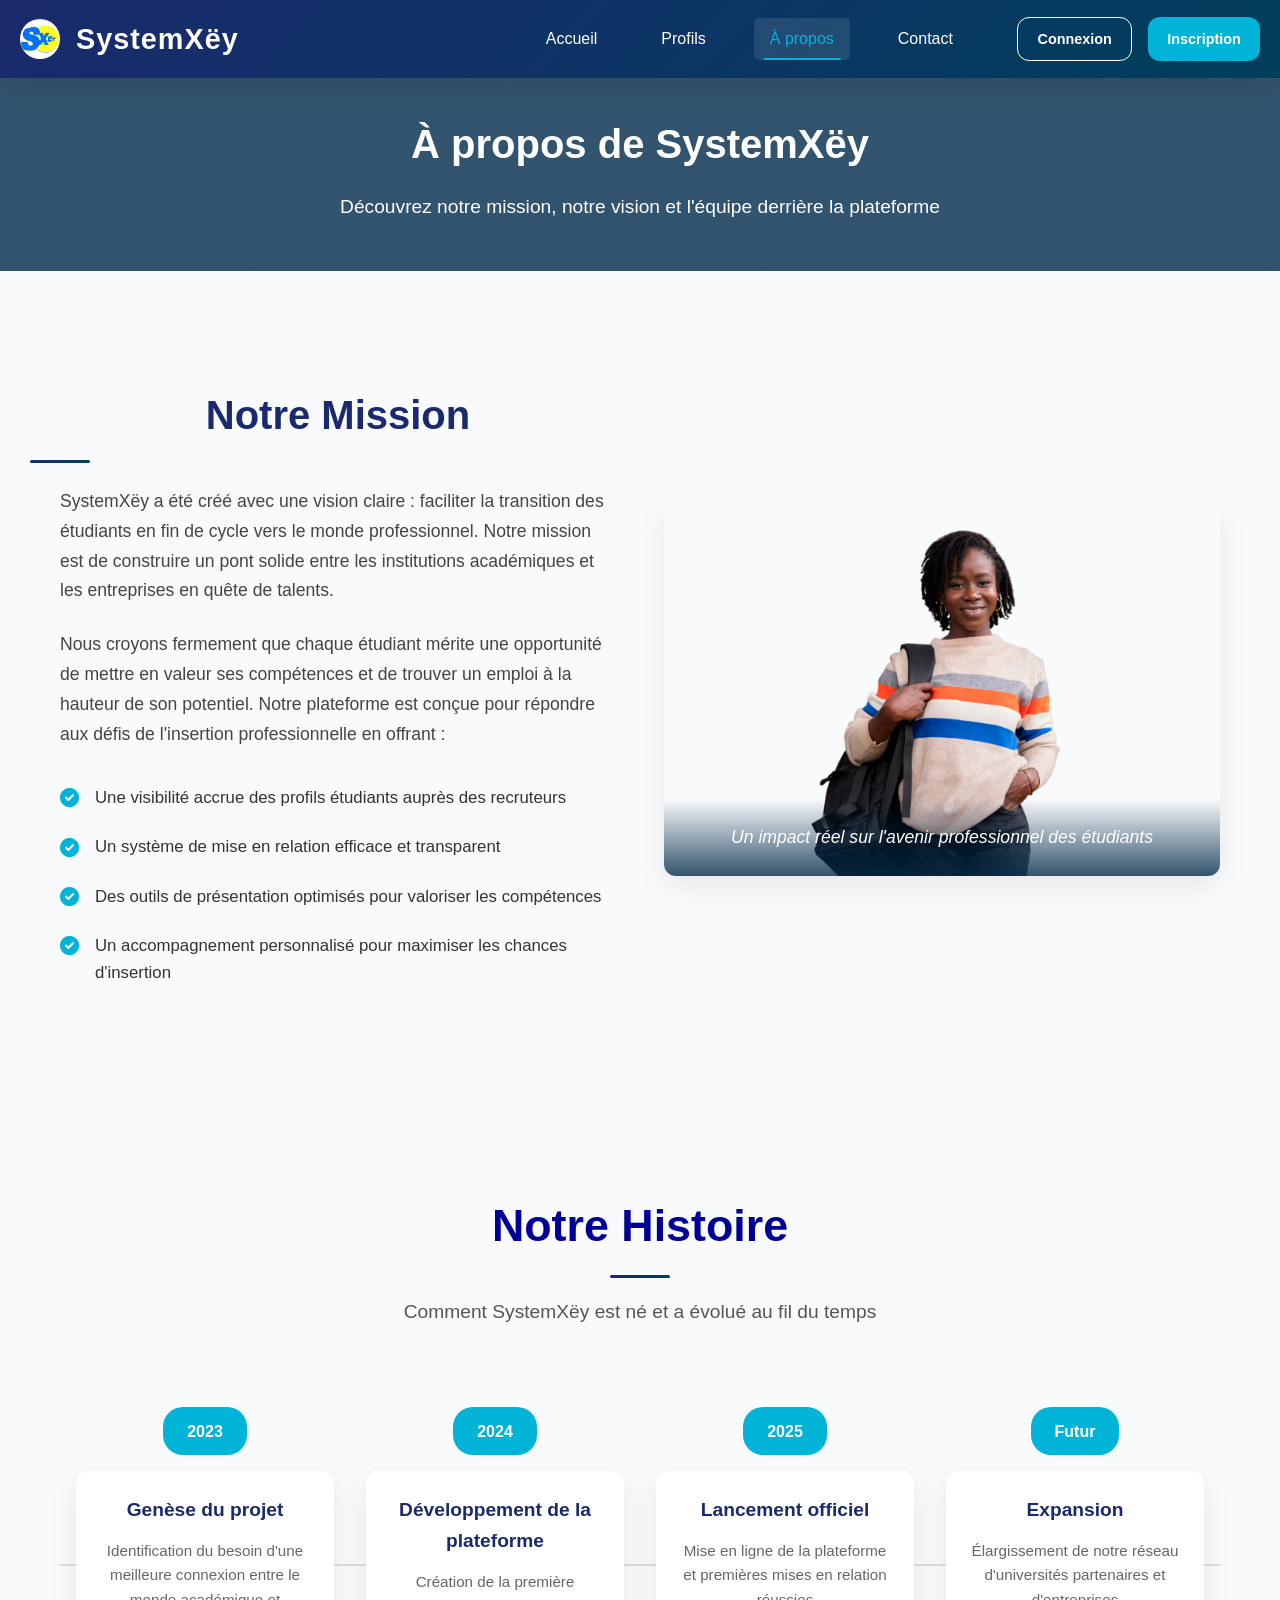
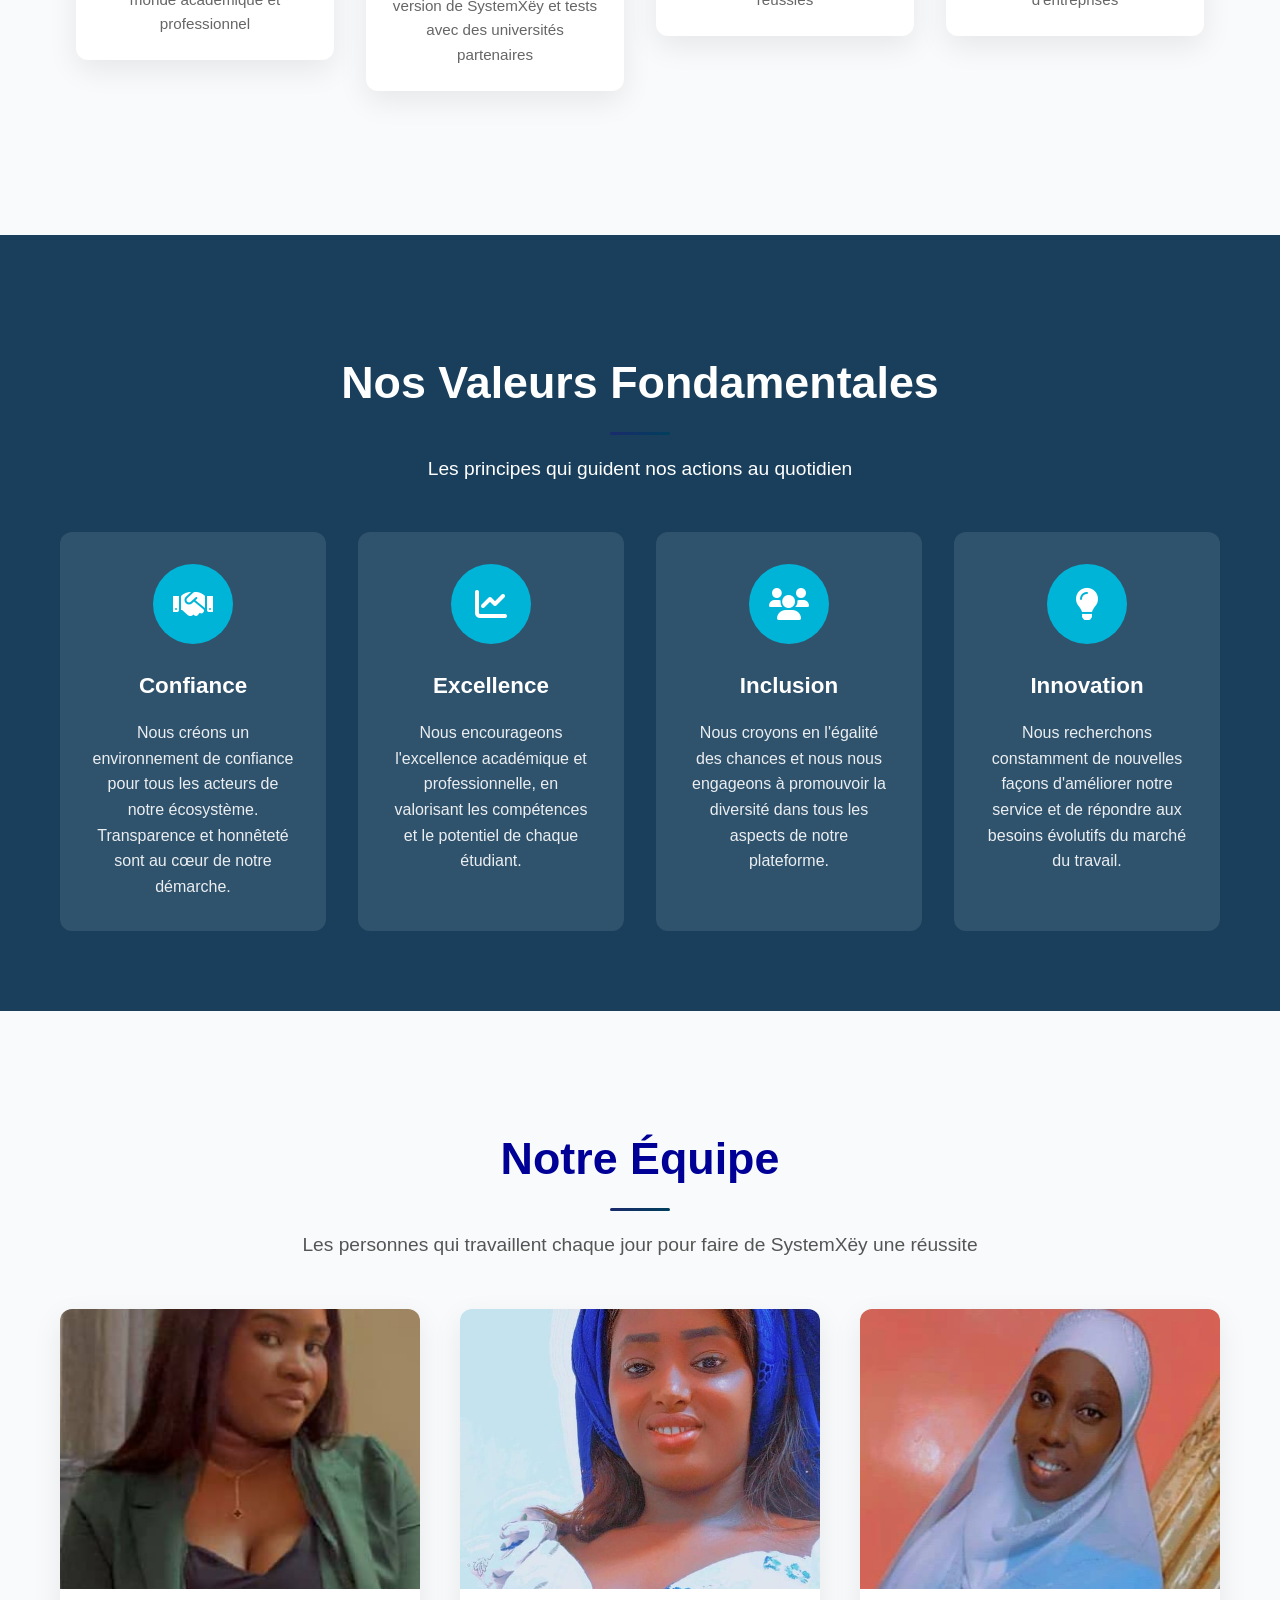
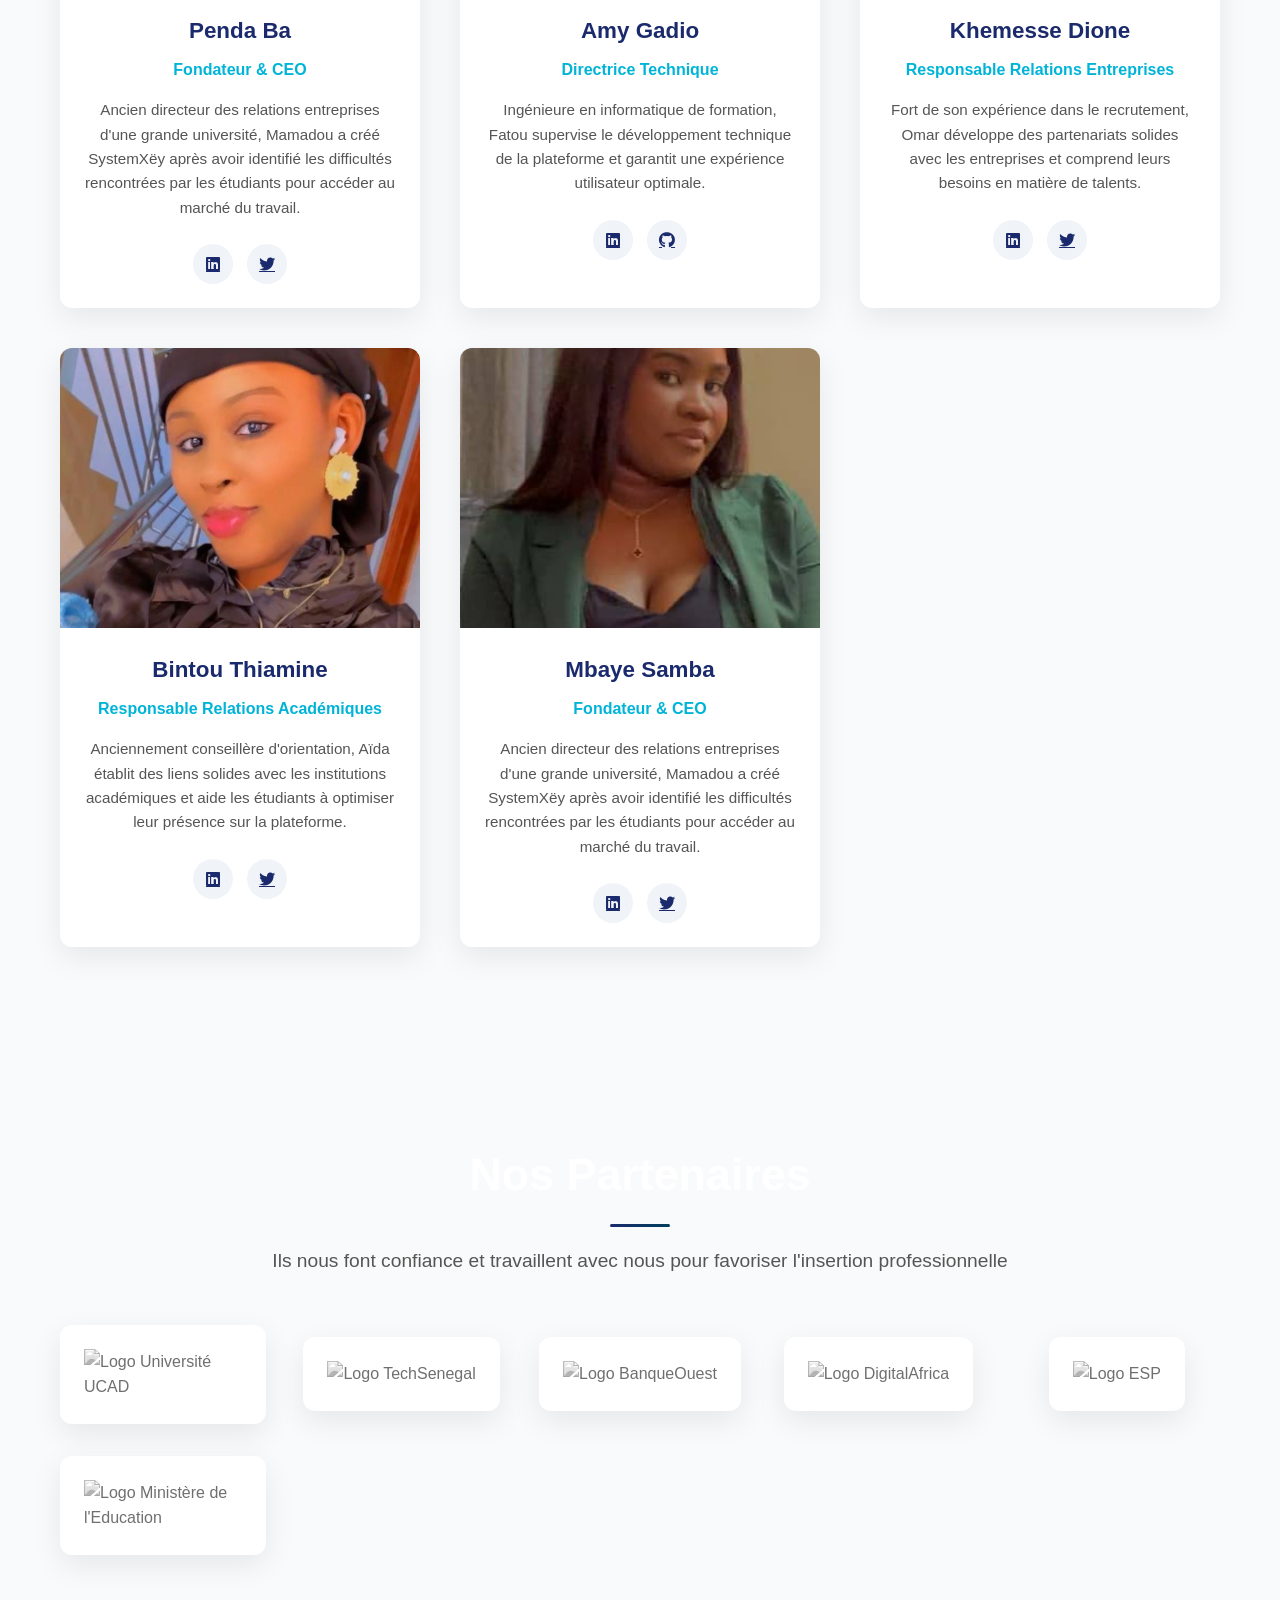
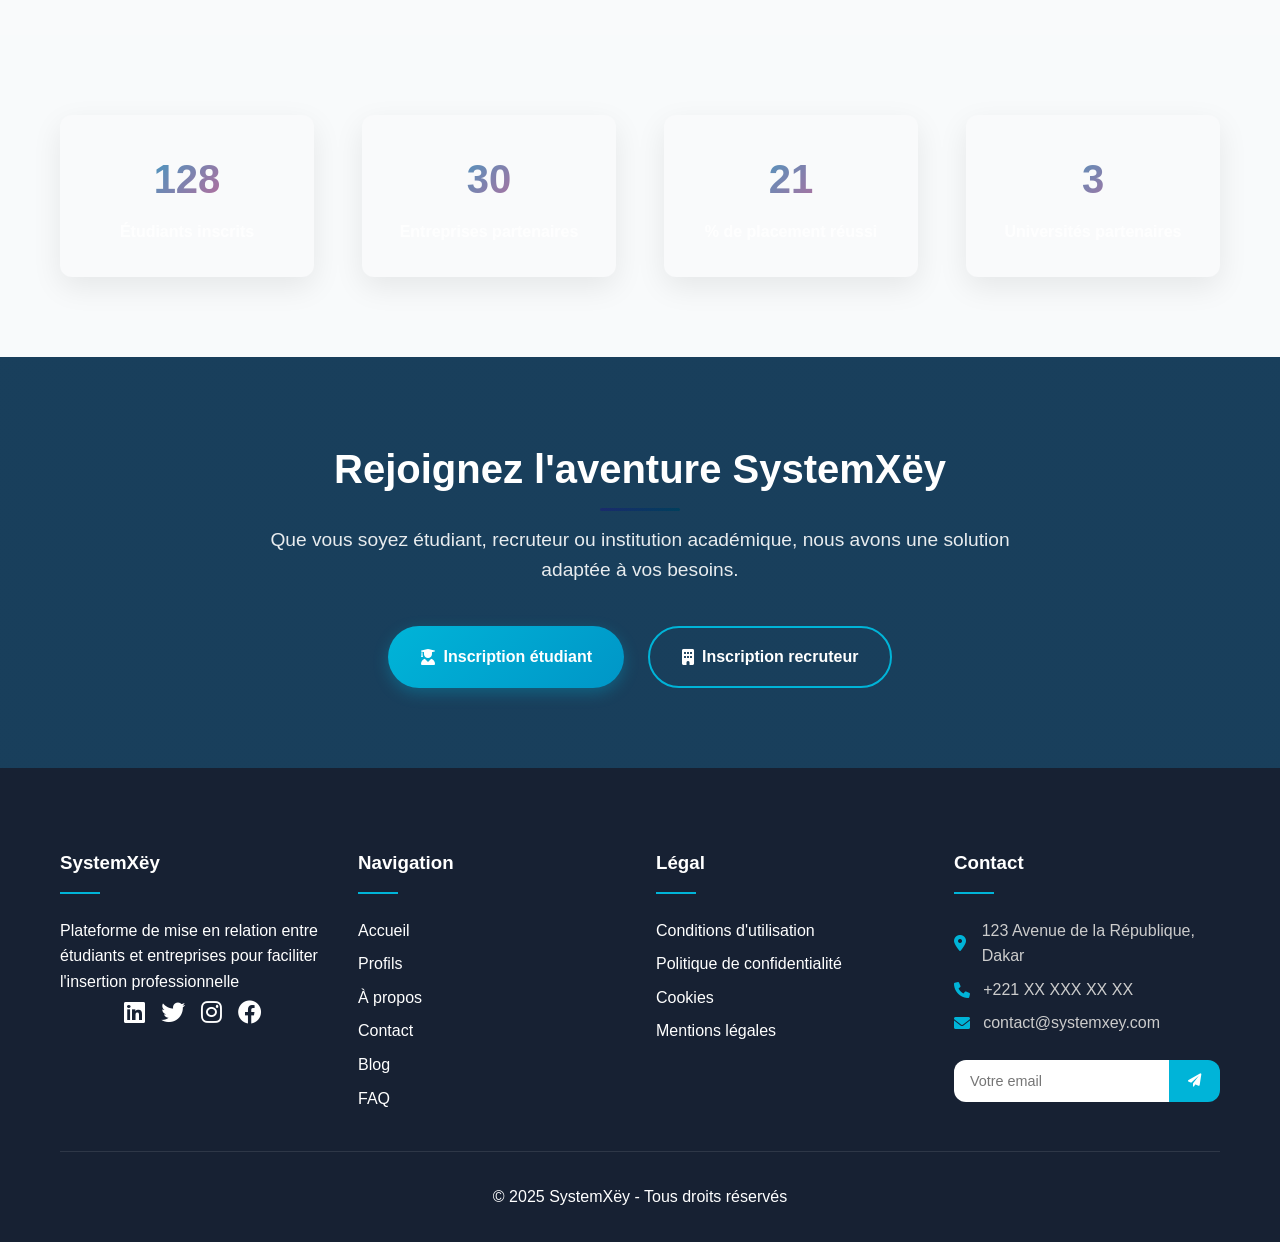
==== about.html @ 98bca25f "first commit" ====
<!DOCTYPE html>
<html lang="fr">
<head>
  <meta charset="UTF-8" />
  <meta name="viewport" content="width=device-width, initial-scale=1.0" />
  <title>SystemXëy | À propos de nous</title>
  <link rel="stylesheet" href="style.css" />
  <link rel="stylesheet" href="https://cdnjs.cloudflare.com/ajax/libs/font-awesome/6.0.0/css/all.min.css">
</head>
<body>
  <header>
    <div class="container">
      <div class="logo">
        <img src="images/sxeylogo.jpg" alt="Logo SystemXëy">
        <h1>SystemXëy</h1>
      </div>
      <nav>
        <a href="index.html">Accueil</a>
        <a href="profils.html">Profils</a>
        <a href="about.html" class="active">À propos</a>
        <a href="contact.html">Contact</a>
      </nav>
      <div class="auth-buttons">
        <a href="login.html" class="btn-login">Connexion</a>
        <a href="register-recruteur.html" class="btn-signup">Inscription</a>
      </div>
    </div>
  </header>

  <section class="page-banner about-banner">
    <div class="container">
      <h1>À propos de SystemXëy</h1>
      <p>Découvrez notre mission, notre vision et l'équipe derrière la plateforme</p>
    </div>
  </section>

  <section class="about-mission">
    <div class="container">
      <div class="about-grid">
        <div class="about-content">
          <h2>Notre Mission</h2>
          <p>SystemXëy a été créé avec une vision claire : faciliter la transition des étudiants en fin de cycle vers le monde professionnel. Notre mission est de construire un pont solide entre les institutions académiques et les entreprises en quête de talents.</p>
          <p>Nous croyons fermement que chaque étudiant mérite une opportunité de mettre en valeur ses compétences et de trouver un emploi à la hauteur de son potentiel. Notre plateforme est conçue pour répondre aux défis de l'insertion professionnelle en offrant :</p>
          <ul class="about-list">
            <li><i class="fas fa-check-circle"></i> Une visibilité accrue des profils étudiants auprès des recruteurs</li>
            <li><i class="fas fa-check-circle"></i> Un système de mise en relation efficace et transparent</li>
            <li><i class="fas fa-check-circle"></i> Des outils de présentation optimisés pour valoriser les compétences</li>
            <li><i class="fas fa-check-circle"></i> Un accompagnement personnalisé pour maximiser les chances d'insertion</li>
          </ul>
        </div>
        <div class="about-image">
          <img src="images/8601718.png" alt="Notre mission">
          <div class="image-caption">Un impact réel sur l'avenir professionnel des étudiants</div>
        </div>
      </div>
    </div>
  </section>

  <section class="about-story">
    <div class="container">
      <div class="section-header">
        <h2 style="color: rgb(0, 0, 151);">Notre Histoire</h2>
        <p>Comment SystemXëy est né et a évolué au fil du temps</p>
      </div>
      <div class="timeline-horizontal">
        <div class="timeline-item">
          <div class="timeline-year">2023</div>
          <div class="timeline-content">
            <h3>Genèse du projet</h3>
            <p>Identification du besoin d'une meilleure connexion entre le monde académique et professionnel</p>
          </div>
        </div>
        <div class="timeline-item">
          <div class="timeline-year">2024</div>
          <div class="timeline-content">
            <h3>Développement de la plateforme</h3>
            <p>Création de la première version de SystemXëy et tests avec des universités partenaires</p>
          </div>
        </div>
        <div class="timeline-item">
          <div class="timeline-year">2025</div>
          <div class="timeline-content">
            <h3>Lancement officiel</h3>
            <p>Mise en ligne de la plateforme et premières mises en relation réussies</p>
          </div>
        </div>
        <div class="timeline-item">
          <div class="timeline-year">Futur</div>
          <div class="timeline-content">
            <h3>Expansion</h3>
            <p>Élargissement de notre réseau d'universités partenaires et d'entreprises</p>
          </div>
        </div>
      </div>
    </div>
  </section>

  <section class="about-values">
    <div class="container">
      <div class="section-header light">
        <h2>Nos Valeurs Fondamentales</h2>
        <p>Les principes qui guident nos actions au quotidien</p>
      </div>
      <div class="values-grid">
        <div class="value-card">
          <div class="value-icon">
            <i class="fas fa-handshake"></i>
          </div>
          <h3>Confiance</h3>
          <p>Nous créons un environnement de confiance pour tous les acteurs de notre écosystème. Transparence et honnêteté sont au cœur de notre démarche.</p>
        </div>
        <div class="value-card">
          <div class="value-icon">
            <i class="fas fa-chart-line"></i>
          </div>
          <h3>Excellence</h3>
          <p>Nous encourageons l'excellence académique et professionnelle, en valorisant les compétences et le potentiel de chaque étudiant.</p>
        </div>
        <div class="value-card">
          <div class="value-icon">
            <i class="fas fa-users"></i>
          </div>
          <h3>Inclusion</h3>
          <p>Nous croyons en l'égalité des chances et nous nous engageons à promouvoir la diversité dans tous les aspects de notre plateforme.</p>
        </div>
        <div class="value-card">
          <div class="value-icon">
            <i class="fas fa-lightbulb"></i>
          </div>
          <h3>Innovation</h3>
          <p>Nous recherchons constamment de nouvelles façons d'améliorer notre service et de répondre aux besoins évolutifs du marché du travail.</p>
        </div>
      </div>
    </div>
  </section>

  <section class="team-section">
    <div class="container">
      <div class="section-header">
        <h2 style="color: rgb(0, 0, 151);">Notre Équipe</h2>
        <p>Les personnes qui travaillent chaque jour pour faire de SystemXëy une réussite</p>
      </div>
      <div class="team-grid">
        <div class="team-member">
          <div class="member-photo">
            <img src="images/Penda ba.jpg" alt="Photo de Mamadou Diallo">
          </div>
          <h3>Penda Ba</h3>
          <p class="member-role">Fondateur & CEO</p>
          <p class="member-bio">Ancien directeur des relations entreprises d'une grande université, Mamadou a créé SystemXëy après avoir identifié les difficultés rencontrées par les étudiants pour accéder au marché du travail.</p>
          <div class="member-social">
            <a href="#"><i class="fab fa-linkedin"></i></a>
            <a href="#"><i class="fab fa-twitter"></i></a>
          </div>
        </div>
        <div class="team-member">
          <div class="member-photo">
            <img src="images/Amy Gadio.jpg" alt="Photo de Fatou Sow">
          </div>
          <h3>Amy Gadio</h3>
          <p class="member-role">Directrice Technique</p>
          <p class="member-bio">Ingénieure en informatique de formation, Fatou supervise le développement technique de la plateforme et garantit une expérience utilisateur optimale.</p>
          <div class="member-social">
            <a href="#"><i class="fab fa-linkedin"></i></a>
            <a href="#"><i class="fab fa-github"></i></a>
          </div>
        </div>
        <div class="team-member">
          <div class="member-photo">
            <img src="images/khemesse Dione.jpg" alt="Photo de Omar Ndiaye">
          </div>
          <h3>Khemesse Dione</h3>
          <p class="member-role">Responsable Relations Entreprises</p>
          <p class="member-bio">Fort de son expérience dans le recrutement, Omar développe des partenariats solides avec les entreprises et comprend leurs besoins en matière de talents.</p>
          <div class="member-social">
            <a href="#"><i class="fab fa-linkedin"></i></a>
            <a href="#"><i class="fab fa-twitter"></i></a>
          </div>
        </div>
        <div class="team-member">
          <div class="member-photo">
            <img src="images/Bintou Thiamine.jpg" alt="Photo de Aïda Mbaye">
          </div>
          <h3>Bintou Thiamine</h3>
          <p class="member-role">Responsable Relations Académiques</p>
          <p class="member-bio">Anciennement conseillère d'orientation, Aïda établit des liens solides avec les institutions académiques et aide les étudiants à optimiser leur présence sur la plateforme.</p>
          <div class="member-social">
            <a href="#"><i class="fab fa-linkedin"></i></a>
            <a href="#"><i class="fab fa-twitter"></i></a>
          </div>
        </div>
        <div class="team-member">
          <div class="member-photo">
            <img src="images/Penda ba.jpg" alt="Photo de Mamadou Diallo">
          </div>
          <h3>Mbaye Samba</h3>
          <p class="member-role">Fondateur & CEO</p>
          <p class="member-bio">Ancien directeur des relations entreprises d'une grande université, Mamadou a créé SystemXëy après avoir identifié les difficultés rencontrées par les étudiants pour accéder au marché du travail.</p>
          <div class="member-social">
            <a href="#"><i class="fab fa-linkedin"></i></a>
            <a href="#"><i class="fab fa-twitter"></i></a>
          </div>
        </div>
      </div>
    </div>
  </section>

  <section class="partners-section">
    <div class="container">
      <div class="section-header">
        <h2>Nos Partenaires</h2>
        <p>Ils nous font confiance et travaillent avec nous pour favoriser l'insertion professionnelle</p>
      </div>
      <div class="partners-grid">
        <div class="partner-logo">
          <img src="https://via.placeholder.com/200x100?text=Université+UCAD" alt="Logo Université UCAD">
        </div>
        <div class="partner-logo">
          <img src="https://via.placeholder.com/200x100?text=TechSenegal" alt="Logo TechSenegal">
        </div>
        <div class="partner-logo">
          <img src="https://via.placeholder.com/200x100?text=BanqueOuest" alt="Logo BanqueOuest">
        </div>
        <div class="partner-logo">
          <img src="https://via.placeholder.com/200x100?text=DigitalAfrica" alt="Logo DigitalAfrica">
        </div>
        <div class="partner-logo">
          <img src="https://via.placeholder.com/200x100?text=ESP" alt="Logo ESP">
        </div>
        <div class="partner-logo">
          <img src="https://via.placeholder.com/200x100?text=Ministère+Education" alt="Logo Ministère de l'Education">
        </div>
      </div>
    </div>
  </section>

  <section class="stats-section">
    <div class="container">
      <div class="stats-grid">
        <div class="stat-card">
          <div class="stat-number" data-count="500">0</div>
          <div class="stat-label">Étudiants inscrits</div>
        </div>
        <div class="stat-card">
          <div class="stat-number" data-count="120">0</div>
          <div class="stat-label">Entreprises partenaires</div>
        </div>
        <div class="stat-card">
          <div class="stat-number" data-count="85">0</div>
          <div class="stat-label">% de placement réussi</div>
        </div>
        <div class="stat-card">
          <div class="stat-number" data-count="15">0</div>
          <div class="stat-label">Universités partenaires</div>
        </div>
      </div>
    </div>
  </section>

  <section class="cta-section">
    <div class="container">
      <div class="cta-content">
        <h2>Rejoignez l'aventure SystemXëy</h2>
        <p>Que vous soyez étudiant, recruteur ou institution académique, nous avons une solution adaptée à vos besoins.</p>
        <div class="cta-buttons">
          <a href="register-etudiant.html" class="btn-primary"><i class="fas fa-user-graduate"></i> Inscription étudiant</a>
          <a href="register-recruteur.html" class="btn-secondary"><i class="fas fa-building"></i> Inscription recruteur</a>
        </div>
      </div>
    </div>
  </section>

  <footer>
    <div class="container">
      <div class="footer-content">
        <div class="footer-section">
          <h3>SystemXëy</h3>
          <p>Plateforme de mise en relation entre étudiants et entreprises pour faciliter l'insertion professionnelle</p>
          <div class="social-links">
            <a href="#"><i class="fab fa-linkedin"></i></a>
            <a href="#"><i class="fab fa-twitter"></i></a>
            <a href="#"><i class="fab fa-instagram"></i></a>
            <a href="#"><i class="fab fa-facebook"></i></a>
          </div>
        </div>
        <div class="footer-section">
          <h3>Navigation</h3>
          <ul>
            <li><a href="index.html">Accueil</a></li>
            <li><a href="profils.html">Profils</a></li>
            <li><a href="about.html">À propos</a></li>
            <li><a href="contact.html">Contact</a></li>
            <li><a href="#">Blog</a></li>
            <li><a href="#">FAQ</a></li>
          </ul>
        </div>
        <div class="footer-section">
          <h3>Légal</h3>
          <ul>
            <li><a href="#">Conditions d'utilisation</a></li>
            <li><a href="#">Politique de confidentialité</a></li>
            <li><a href="#">Cookies</a></li>
            <li><a href="#">Mentions légales</a></li>
          </ul>
        </div>
        <div class="footer-section">
          <h3>Contact</h3>
          <ul class="contact-info">
            <li><i class="fas fa-map-marker-alt"></i> 123 Avenue de la République, Dakar</li>
            <li><i class="fas fa-phone"></i> +221 XX XXX XX XX</li>
            <li><i class="fas fa-envelope"></i> contact@systemxey.com</li>
          </ul>
          <form class="newsletter-form">
            <input type="email" placeholder="Votre email">
            <button type="submit"><i class="fas fa-paper-plane"></i></button>
          </form>
        </div>
      </div>
      <div class="footer-bottom">
        <p>&copy; 2025 SystemXëy - Tous droits réservés</p>
      </div>
    </div>
  </footer>

  <script>
    // Animation pour le compteur de statistiques
    document.addEventListener('DOMContentLoaded', function() {
      const statNumbers = document.querySelectorAll('.stat-number');
      
      const animateCounter = (el, target) => {
        let count = 0;
        const duration = 2000; // 2 secondes
        const increment = target / (duration / 16); // 16ms ~ 60fps
        
        const timer = setInterval(() => {
          count += increment;
          if (count >= target) {
            clearInterval(timer);
            el.textContent = target;
          } else {
            el.textContent = Math.floor(count);
          }
        }, 16);
      };
      
      // Fonction pour vérifier si un élément est visible dans le viewport
      const isInViewport = (el) => {
        const rect = el.getBoundingClientRect();
        return (
          rect.top >= 0 &&
          rect.left >= 0 &&
          rect.bottom <= (window.innerHeight || document.documentElement.clientHeight) &&
          rect.right <= (window.innerWidth || document.documentElement.clientWidth)
        );
      };
      
      // Observer pour détecter quand les statistiques entrent dans la vue
      const observer = new IntersectionObserver((entries) => {
        entries.forEach(entry => {
          if (entry.isIntersecting) {
            const target = parseInt(entry.target.getAttribute('data-count'));
            animateCounter(entry.target, target);
            observer.unobserve(entry.target);
          }
        });
      }, { threshold: 0.5 });
      
      // Observer chaque élément de statistique
      statNumbers.forEach(stat => {
        observer.observe(stat);
      });
    });
  </script>
</body>
</html>
---- style.css ----
* {
  margin: 0;
  padding: 0;
  box-sizing: border-box;
}

:root {
  --primary-color: #1a2a6c; /* Bleu profond */
  --secondary-color: #00b4d8; /* Cyan */
  --accent-color: #FC5185; /* Rose vif */
  --gradient-bg: linear-gradient(135deg, #1a2a6c 0%, #003f5c 100%);
  --card-gradient: linear-gradient(135deg, #f5f7fa 0%, #e9f0f7 100%);
  --text-color: #333;
  --text-light: #6e7c90;
  --white: #ffffff;
  --light-bg: #f8fafb;
  --dark-bg: #172133;
  --shadow: 0 10px 30px rgba(0,0,0,0.08);
  --hover-shadow: 0 15px 35px rgba(0,0,0,0.15);
  --border-radius: 12px;
  --border-radius-lg: 20px;
  --transition: all 0.3s cubic-bezier(0.25, 0.8, 0.25, 1);
}

body {
  font-family: 'Poppins', 'Segoe UI', Arial, sans-serif;
  line-height: 1.6;
  background-color: var(--light-bg);
  color: var(--text-color);
}

.container {
  width: 100%;
  max-width: 1200px;
  margin: 0 auto;
  padding: 0 20px;
}

/* Header */
header {
  background: var(--gradient-bg);
  color: var(--white);
  padding: 1rem 0;
  position: fixed;
  width: 100%;
  top: 0;
  z-index: 1000;
  box-shadow: var(--shadow);
}

header .container {
  display: flex;
  justify-content: space-between;
  align-items: center;
  position: relative;
  padding: 0 20px;
  max-width: 1400px;
  margin: 0 auto;
}

/* Logo */
.logo {
  display: flex;
  align-items: center;
  gap: 1rem;
  z-index: 10;
  flex-shrink: 0;
}

.logo img {
  width: 40px;
  height: 40px;
  border-radius: 50%;
}

header h1 {
  font-size: 1.8rem;
  font-weight: 700;
  letter-spacing: 1px;
  margin: 0;
  white-space: nowrap;
}

/* Navigation */
nav {
  display: flex;
  align-items: center;
  gap: 2rem;
  margin: 0 auto;
  position: relative;
  z-index: 5;
  flex-grow: 1;
  justify-content: center;
  transition: all 0.3s ease;
}

nav a {
  color: var(--white);
  text-decoration: none;
  font-weight: 500;
  padding: 0.5rem 1rem;
  border-radius: 5px;
  transition: all 0.3s ease;
  white-space: nowrap;
  position: relative;
}

nav a:hover {
  color: var(--secondary-color);
  background-color: rgba(255, 255, 255, 0.1);
}

nav a::after {
  content: '';
  position: absolute;
  bottom: 0;
  left: 50%;
  width: 0;
  height: 2px;
  background-color: var(--secondary-color);
  transition: all 0.3s ease;
  transform: translateX(-50%);
}

nav a:hover::after {
  width: 100%;
}

/* Menu mobile */
.menu-toggle {
  display: none;
  background: none;
  border: none;
  color: var(--white);
  font-size: 1.5rem;
  cursor: pointer;
  padding: 0.5rem;
  z-index: 1001;
  transition: transform 0.3s ease;
}

.menu-toggle:hover {
  transform: scale(1.1);
}

/* Auth buttons */
.auth-buttons {
  display: flex;
  gap: 0.8rem;
  z-index: 10;
  flex-shrink: 0;
}

.btn-login, .btn-signup {
  white-space: nowrap;
  padding: 0.5rem 0.8rem;
  border-radius: 5px;
  text-decoration: none;
  transition: all 0.3s ease;
  font-size: 0.9rem;
}

.btn-login {
  color: var(--white);
  background-color: transparent;
  border: 1px solid var(--white);
}

.btn-signup {
  color: var(--white);
  background-color: var(--secondary-color);
  border: none;
}

.btn-login:hover, .btn-signup:hover {
  transform: translateY(-2px);
  box-shadow: 0 4px 12px rgba(0, 0, 0, 0.15);
}

/* Media queries pour la navbar */
@media (max-width: 1200px) {
  nav {
    gap: 1.5rem;
  }
  
  nav a {
    padding: 0.5rem 0.8rem;
    font-size: 0.95rem;
  }
}

@media (max-width: 992px) {
  header .container {
    padding: 0 15px;
  }

  nav {
    gap: 0.8rem;
    margin: 0 1rem;
  }

  nav a {
    padding: 0.4rem 0.6rem;
    font-size: 0.85rem;
  }

  .auth-buttons {
    gap: 0.5rem;
  }

  .btn-login, .btn-signup {
    padding: 0.4rem 0.6rem;
    font-size: 0.85rem;
  }

  .logo img {
    width: 35px;
    height: 35px;
  }

  header h1 {
    font-size: 1.5rem;
  }
}

/* Spécifique pour iPad Air et tablettes similaires */
@media (min-width: 768px) and (max-width: 820px) {
  header .container {
    padding: 0 10px;
    justify-content: flex-start;
  }

  .logo {
    display: flex;
    margin-right: 1rem;
  }

  header h1 {
    display: none;
  }

  .logo img {
    width: 30px;
    height: 30px;
  }

  nav {
    position: static;
    display: flex;
    flex-direction: row;
    gap: 0.5rem;
    margin: 0;
    width: auto;
    justify-content: flex-start;
    margin-left: 0;
  }

  nav a {
    padding: 0.3rem 0.5rem;
    font-size: 0.8rem;
    white-space: nowrap;
  }

  .auth-buttons {
    gap: 0.3rem;
    margin-left: auto;
  }

  .btn-login, .btn-signup {
    padding: 0.3rem 0.5rem;
    font-size: 0.8rem;
    white-space: nowrap;
  }

  .menu-toggle {
    display: none;
  }
}

@media (max-width: 768px) {
  header {
    padding: 0.8rem 0;
  }

  .logo {
    display: none;
  }

  header h1 {
    display: none;
  }

  .menu-toggle {
    display: block;
    background: none;
    border: none;
    color: var(--white);
    font-size: 1.5rem;
    cursor: pointer;
    padding: 0.5rem;
    z-index: 1001;
    transition: transform 0.3s ease;
    margin-right: auto;
  }

  nav {
    display: none;
    position: fixed;
    top: 70px;
    left: 0;
    right: 0;
    background-color: var(--primary-color);
    box-shadow: 0 5px 10px rgba(0,0,0,0.2);
    padding: 1rem;
    flex-direction: column;
    z-index: 1000;
    width: 100%;
    margin: 0;
    opacity: 0;
    transform: translateY(-10px);
    transition: all 0.3s ease;
  }

  nav.active {
    display: flex;
    opacity: 1;
    transform: translateY(0);
  }

  nav a {
    width: 100%;
    text-align: center;
    padding: 0.8rem;
    margin: 0.2rem 0;
  }

  .auth-buttons {
    position: static;
    gap: 0.5rem;
    margin-left: auto;
  }
}

@media (max-width: 480px) {
  .auth-buttons {
    gap: 0.3rem;
  }
  
  .btn-login, .btn-signup {
    padding: 0.3rem 0.6rem;
    font-size: 0.8rem;
  }

  .menu-toggle {
    font-size: 1.3rem;
    padding: 0.4rem;
  }
}

/* Hero Section */
.hero {
  background: var(--gradient-bg);
  color: var(--white);
  position: relative;
  overflow: hidden;
  padding: 4rem 0;
  min-height: 600px;
}

.hero::before {
  content: '';
  position: absolute;
  top: 0;
  left: 0;
  width: 100%;
  height: 100%;
  background: url('https://source.unsplash.com/random/1600x900/?tech,student,abstract') center/cover no-repeat;
  opacity: 0.15;
  z-index: 0;
}

.hero .container {
  position: relative;
  z-index: 2;
}

.hero-image {
  position: relative;
  overflow: hidden;
  border-radius: var(--border-radius-lg);
  box-shadow: var(--hover-shadow);
  transform: perspective(1000px) rotateY(-5deg);
  transition: var(--transition);
}

.hero-image:hover {
  transform: perspective(1000px) rotateY(0deg);
}

.hero-image img {
  border-radius: var(--border-radius-lg);
  transition: transform 0.7s ease;
}

.hero-image::after {
  content: '';
  position: absolute;
  top: 0;
  left: 0;
  width: 100%;
  height: 100%;
  background: linear-gradient(135deg, rgba(0,180,216,0.2) 0%, rgba(26,42,108,0.1) 100%);
  border-radius: var(--border-radius-lg);
}

.hero-content {
  max-width: 400px;
  margin: 0 auto;
  text-align: center;
  padding: 130px 0; /* Réduit l'espacement vertical */
}

.hero-text {
  animation: fadeInUp 1s ease-out;
}

.hero h2 {
  font-size: 2.8rem; /* Légèrement plus petit */
  margin-bottom: 1rem; /* Moins d'espace en bas */
  font-weight: 700;
  text-shadow: 2px 2px 4px rgba(0,0,0,0.3);
  line-height: 1.2;
}

.hero p {
  font-size: 1.1rem; /* Légèrement plus petit */
  margin-bottom: 2rem;
  opacity: 0.9;
}

/* Version horizontale de la section hero */
.hero .container {
  display: grid;
  grid-template-columns: 1fr 1fr;
  gap: 2rem;
  align-items: center;
  padding-top: 2rem; /* Moins d'espace en haut */
  padding-bottom: 2rem; /* Moins d'espace en bas */
}

.hero h1 {
  font-size: 2.8rem; /* Réduire taille texte */
  line-height: 1.2;
  margin-bottom: 1rem; /* Moins d'espace en bas */
}

.cta-buttons {
  display: flex;
  flex-direction: row; /* Changer de column à row pour l'alignement horizontal */
  gap: 1.5rem;
  justify-content: center; /* Centrer les boutons horizontalement */
  margin: 0 auto;
  max-width: 600px; /* Augmenter la largeur maximale pour accommoder les boutons côte à côte */
}

.cta-button {
  display: flex;
  align-items: center;
  gap: 1rem;
  background-color: var(--secondary-color);
  color: var(--white);
  padding: 1.2rem 2.5rem;
  text-decoration: none;
  border-radius: 30px;
  font-weight: 600;
  transition: all 0.3s ease;
  box-shadow: var(--shadow);
  text-align: center;
}

.cta-button.primary {
  background-color: var(--secondary-color);
}

.cta-button.secondary {
  background-color: rgba(255, 255, 255, 0.1);
  color: var(--white);
}

.cta-button:hover {
  transform: translateY(-2px);
  box-shadow: 0 5px 15px rgba(0,0,0,0.2);
}

.cta-button i {
  font-size: 1.2rem;
}

/* Features Section Styles */
/* ==================== */
.features {
  padding: 80px 0;
  background-color: var(--background-color);
}

.features h2 {
  text-align: center;
  color: var(--primary-color);
  margin-bottom: 4rem;
  font-size: 2.5rem;
  font-weight: 700;
  letter-spacing: 1px;
  position: relative;
  padding-bottom: 1rem;
}

.features h2::after {
  content: '';
  position: absolute;
  bottom: 0;
  left: 50%;
  transform: translateX(-50%);
  width: 60px;
  height: 3px;
  background-color: var(--secondary-color);
  border-radius: 2px;
}

.features-grid {
  display: grid;
  grid-template-columns: repeat(3, 1fr);
  gap: 2rem;
  max-width: 1200px;
  margin: 0 auto;
  padding: 0 1rem;
}

.feature-card {
  background: var(--white);
  padding: 2.5rem;
  border-radius: var(--border-radius);
  text-align: center;
  transition: var(--transition);
  box-shadow: var(--shadow);
  position: relative;
  overflow: hidden;
  border: 1px solid rgba(230, 235, 240, 0.8);
  height: 100%;
}

.feature-card:hover {
  transform: translateY(-10px);
  box-shadow: var(--hover-shadow);
}

.feature-card::before {
  content: '';
  position: absolute;
  top: 0;
  left: 0;
  right: 0;
  height: 4px;
  background: linear-gradient(90deg, var(--secondary-color), var(--accent-color));
  transform: scaleX(0);
  transform-origin: left;
  transition: transform 0.5s ease;
}

.feature-card:hover::before {
  transform: scaleX(1);
}

.feature-card i {
  font-size: 2.5rem;
  color: var(--white);
  background: linear-gradient(135deg, var(--secondary-color) 0%, var(--accent-color) 100%);
  width: 80px;
  height: 80px;
  border-radius: 50%;
  display: flex;
  align-items: center;
  justify-content: center;
  margin: 0 auto 1.5rem;
  box-shadow: 0 10px 20px rgba(0,180,216,0.2);
}

.feature-card h3 {
  color: var(--primary-color);
  margin-bottom: 1rem;
  font-size: 1.5rem;
  position: relative;
}

.feature-card h3::after {
  content: '';
  position: absolute;
  bottom: -5px;
  left: 50%;
  transform: translateX(-50%);
  width: 40px;
  height: 2px;
  background-color: var(--secondary-color);
}

.feature-card p {
  color: #666;
  line-height: 1.6;
  font-size: 1.1rem;
  padding: 0 1rem;
  flex: 1;
}

/* Profils Section Styles */
/* ==================== */
.profil-section {
  padding: 80px 0;
  background-color: var(--white);
  display: block;
}

/* Styles pour la section profils */
.profil-container {
  max-width: 1200px;
  margin: 0 auto;
  padding: 0 20px;
}

.profil-section h2 {
    grid-template-columns: 1fr;
  }

nav a.active {
  color: var(--secondary-color);
  background-color: rgba(255, 255, 255, 0.1);
  position: relative;
}

nav a.active::after {
  content: '';
  position: absolute;
  bottom: 0;
  left: 50%;
  width: 80%;
  height: 2px;
  background-color: var(--secondary-color);
  transform: translateX(-50%);
}

/* Responsive Design pour les valeurs */
@media (max-width: 1024px) {
  .features-grid {
    grid-template-columns: repeat(2, 1fr);
  }
}

@media (max-width: 768px) {
  .features-grid {
    grid-template-columns: 1fr;
  }
  
  .feature-card {
    padding: 2rem;
  }
}

.feature-card {
  background: var(--white);
  padding: 2rem;
  border-radius: 15px;
  text-align: center;
  transition: transform 0.3s ease;
  box-shadow: var(--shadow);
}

.feature-card:hover {
  transform: translateY(-5px);
}

.feature-card i {
  font-size: 2.5rem;
  color: var(--secondary-color);
  margin-bottom: 1.5rem;
}

.feature-card h3 {
  color: var(--primary-color);
  margin-bottom: 1rem;
}

/* CTA Buttons */
.cta-buttons {
  display: flex;
  gap: 1rem;
  justify-content: center;
  margin-top: 2rem;
}

.cta-button.secondary {
  background-color: transparent;
  border: 2px solid var(--secondary-color);
  color: white;
}

.cta-button.secondary:hover {
  background-color: var(--secondary-color);
  color: var(--white);
}

/* Footer */
footer {
  background: var(--dark-bg);
  color: var(--white);
  padding: 5rem 0 2rem;
}

.footer-content {
  display: grid;
  grid-template-columns: repeat(auto-fit, minmax(250px, 1fr));
  gap: 2rem;
  margin-bottom: 2rem;
}

.footer-section h3 {
  position: relative;
  padding-bottom: 1rem;
  margin-bottom: 1.5rem;
}

.footer-section h3::after {
  content: '';
  position: absolute;
  bottom: 0;
  left: 0;
  width: 40px;
  height: 2px;
  background: var(--secondary-color);
}

.footer-section ul {
  list-style: none;
}

.footer-section ul li {
  margin-bottom: 0.5rem;
}

.footer-section a {
  color: var(--white);
  text-decoration: none;
  transition: color 0.3s ease;
}

.footer-section a:hover {
  color: var(--secondary-color);
}

.social-links {
  display: flex;
  gap: 1rem;
  justify-content: center;
}

.social-links a {
  font-size: 1.5rem;
  transition: color 0.3s ease;
}

.social-links a:hover {
  color: var(--secondary-color);
}

.footer-bottom {
  text-align: center;
  padding-top: 2rem;
  border-top: 1px solid rgba(255, 255, 255, 0.1);
}

/* Responsive Design */
@media (max-width: 768px) {
  .hero h2 {
    font-size: 2.5rem;
  }
  
  .profil-card {
    padding: 1.5rem;
  }
  
  nav {
    flex-direction: column;
    gap: 1rem;
  }
  
  .cta-buttons {
    flex-direction: column;
  }
}

/* Animations */
@keyframes fadeIn {
  from {
    opacity: 0;
    transform: translateY(20px);
  }
  to {
    opacity: 1;
    transform: translateY(0);
  }
}

@keyframes float {
  0% {
    transform: translateY(0px);
  }
  50% {
    transform: translateY(-10px);
  }
  100% {
    transform: translateY(0px);
  }
}

@keyframes slideIn {
  from {
    transform: translateX(-100%);
    opacity: 0;
  }
  to {
    transform: translateX(0);
    opacity: 1;
  }
}

.profil-card, .feature-card {
  animation: fadeIn 0.6s ease-out forwards;
}

.profil-card:nth-child(2n), .feature-card:nth-child(2n) {
  animation-delay: 0.2s;
}

.profil-card:nth-child(3n), .feature-card:nth-child(3n) {
  animation-delay: 0.4s;
}

/* Effets de survol améliorés */
.profil-card:hover {
  transform: translateY(-10px) scale(1.02);
  box-shadow: 0 10px 30px rgba(0,0,0,0.2);
  transition: all 0.3s cubic-bezier(0.4, 0, 0.2, 1);
}

.feature-card:hover {
  transform: translateY(-5px);
  box-shadow: 0 5px 15px rgba(0,0,0,0.15);
  transition: all 0.3s cubic-bezier(0.4, 0, 0.2, 1);
}

/* Effet de parallaxe sur l'image de fond */
.hero {
  background: linear-gradient(rgba(1, 42, 74, 0.7), rgba(1, 42, 74, 0.7)), url('https://images.unsplash.com/photo-1503676260728-1c00da094a0b?ixlib=rb-4.0.3&ixid=MnwxMjA3fDB8MHxwaG90by1wYWdlfHx8fGVufDB8fHx8&auto=format&fit=crop&w=1920&q=80') center/cover;
  min-height: 800px;
  position: relative;
  overflow: hidden;
}

.hero::before {
  content: '';
  position: absolute;
  top: 0;
  left: 0;
  right: 0;
  bottom: 0;
  background: linear-gradient(135deg, rgba(1, 42, 74, 0.7) 0%, rgba(0, 180, 216, 0.7) 100%);
  z-index: 1;
}

.hero-content {
  position: relative;
  z-index: 2;
  padding: 250px 0;
  text-align: center;
}

.hero-content h2 {
  font-size: 3.5rem;
  margin-bottom: 1.5rem;
  text-shadow: 2px 2px 4px rgba(0, 0, 0, 0.3);
}

.hero-content p {
  font-size: 1.2rem;
  margin-bottom: 2.5rem;
  max-width: 600px;
  margin-left: auto;
  margin-right: auto;
  color: rgba(255, 255, 255, 0.9);
}

.cta-buttons {
  display: flex;
  gap: 1.5rem;
  justify-content: center;
  flex-wrap: wrap;
}

.cta-button {
  min-width: 200px;
  text-align: center;
  padding: 1rem 2rem;
  font-size: 1.1rem;
  display: flex;
  align-items: center;
  justify-content: center;
  gap: 0.5rem;
}

.cta-button i {
  font-size: 1.2rem;
  transition: transform 0.3s ease;
}

.cta-button:hover i {
  transform: scale(1.2);
}

/* Effet de flottaison sur les icônes */
.feature-card i {
  animation: float 3s ease-in-out infinite;
}

.feature-card:nth-child(1) i {
  animation-delay: 0s;
}

.feature-card:nth-child(2) i {
  animation-delay: 0.2s;
}

.feature-card:nth-child(3) i {
  animation-delay: 0.4s;
}

/* Effet de défilement */
.cta-button {
  position: relative;
  overflow: hidden;
}

.cta-button::after {
  content: '';
  position: absolute;
  bottom: 0;
  left: 0;
  width: 100%;
  height: 2px;
  background: linear-gradient(to right, transparent, var(--secondary-color), transparent);
  transform: translateX(-100%);
  transition: transform 0.3s ease;
}

.cta-button:hover::after {
  transform: translateX(100%);
}

/* Effet de survol sur les liens */
nav a {
  position: relative;
  overflow: hidden;
}

nav a::after {
  content: '';
  position: absolute;
  bottom: 0;
  left: 0;
  width: 0;
  height: 2px;
  background-color: var(--secondary-color);
  transition: width 0.3s ease;
}

nav a:hover::after {
  width: 100%;
}

.profil-card p {
  font-size: 0.95rem;
  color: #555;
  margin-bottom: 10px;
}

.profil-card a {
  text-decoration: none;
  color: #00b4d8;
  font-weight: bold;
}

/* Ajout de styles pour la page profils */

/* Page Banner */
.page-banner {
  background: linear-gradient(rgba(1, 42, 74, 0.8), rgba(1, 42, 74, 0.8)), url('https://source.unsplash.com/1600x400/?students,graduation') center/cover no-repeat;
  color: var(--white);
  padding: 7rem 0 3rem;
  text-align: center;
  margin-bottom: 2rem;
}

.page-banner h1 {
  font-size: 2.5rem;
  margin-bottom: 1rem;
  font-weight: 700;
}

.page-banner p {
  font-size: 1.2rem;
  max-width: 800px;
  margin: 0 auto;
}

/* Filter Container */
.filter-container {
  background-color: var(--white);
  border-radius: var(--border-radius);
  padding: 1.5rem;
  margin-bottom: 2rem;
  box-shadow: var(--shadow);
}

.search-bar {
  display: flex;
  margin-bottom: 1.5rem;
}

.search-bar input {
  flex: 1;
  padding: 0.8rem 1rem;
  border: 1px solid #ddd;
  border-radius: var(--border-radius) 0 0 var(--border-radius);
  font-size: 1rem;
}

.search-bar button {
  background-color: var(--secondary-color);
  color: var(--white);
  border: none;
  padding: 0 1.5rem;
  border-radius: 0 var(--border-radius) var(--border-radius) 0;
  cursor: pointer;
  transition: background-color 0.3s ease;
}

.search-bar button:hover {
  background-color: #0096b7;
}

.filters {
  display: flex;
  flex-wrap: wrap;
  gap: 1.5rem;
}

.filter-group {
  flex: 1;
  min-width: 200px;
}

.filter-group label {
  display: block;
  margin-bottom: 0.5rem;
  font-weight: 600;
  color: var(--text-color);
}

.filter-group select {
  width: 100%;
  padding: 0.8rem;
  border: 1px solid #ddd;
  border-radius: var(--border-radius);
  background-color: var(--white);
  font-size: 1rem;
}

/* Profil Cards */
.profil-grid {
  display: grid;
  grid-template-columns: repeat(auto-fit, minmax(280px, 1fr));
  gap: 2rem;
  margin-bottom: 2.5rem;
  width: 100%;
  padding: 0 1rem;
}

.profil-grid::-webkit-scrollbar {
  height: 8px;
}

.profil-grid::-webkit-scrollbar-track {
  background: #f0f4f8;
  border-radius: 10px;
}

.profil-grid::-webkit-scrollbar-thumb {
  background-color: var(--secondary-color);
  border-radius: 10px;
}

.profil-card {
  background: var(--white);
  border-radius: var(--border-radius);
  overflow: hidden;
  box-shadow: var(--shadow);
  transition: var(--transition);
  border: 1px solid rgba(230, 235, 240, 0.8);
  height: 100%;
  display: flex;
  flex-direction: column;
  position: relative;
  z-index: 1;
  min-width: 280px;
  max-width: 100%;
}

.profil-card:hover {
  transform: translateY(-10px);
  box-shadow: var(--hover-shadow);
  border-color: var(--secondary-color);
}

.profil-header {
  background: var(--card-gradient);
  border-bottom: 1px solid rgba(230, 235, 240, 0.8);
}

.disponibilite {
  font-size: 0.8rem;
  font-weight: 600;
  padding: 0.4rem 1rem;
  border-radius: 30px;
  box-shadow: 0 3px 10px rgba(0,0,0,0.05);
}

.disponible {
  background: linear-gradient(120deg, #e6f7ee 0%, #d0f0e4 100%);
  color: #0d9f4f;
}

.bientot {
  background: linear-gradient(120deg, #fff6e6 0%, #ffedcc 100%);
  color: #f59e0b;
}

.futur {
  background: linear-gradient(120deg, #eff6ff 0%, #dce8fb 100%);
  color: #3b82f6;
}

.favorite {
  cursor: pointer;
  font-size: 1.2rem;
}

.favorite i {
  color: #aaa;
  transition: color 0.3s ease;
}

.favorite i.fas {
  color: #f59e0b;
}

.profil-card img {
  width: 100%;
  height: 200px;
  object-fit: cover;
  transition: var(--transition);
}

.profil-card:hover img {
  transform: scale(1.05);
}

.profil-info {
  padding: 1.5rem;
  flex: 1;
  display: flex;
  flex-direction: column;
}

.profil-info h3 {
  font-size: 1.5rem;
  margin-bottom: 0.5rem;
  color: var(--primary-color);
}

.profil-info .titre {
  color: var(--secondary-color);
  font-weight: 600;
  margin-bottom: 1rem;
}

.tags {
  display: flex;
  flex-wrap: wrap;
  gap: 0.5rem;
  margin-bottom: 1rem;
}

.tags span {
  background-color: #f0f4f8;
  color: var(--primary-color);
  font-size: 0.8rem;
  padding: 0.3rem 0.8rem;
  border-radius: 20px;
}

.description {
  font-size: 0.95rem;
  line-height: 1.5;
  margin-bottom: 1.5rem;
  flex: 1;
}

.profil-actions {
  display: flex;
  gap: 1rem;
  margin-top: auto;
}

.btn-profil, .btn-contact {
  flex: 1;
  display: inline-flex;
  align-items: center;
  justify-content: center;
  gap: 0.5rem;
  padding: 0.8rem;
  text-align: center;
  text-decoration: none;
  font-weight: 600;
  font-size: 0.9rem;
  border-radius: var(--border-radius);
  transition: all 0.3s ease;
}

.btn-profil {
  background-color: #f0f4f8;
  color: var(--primary-color);
}

.btn-contact {
  background-color: var(--secondary-color);
  color: var(--white);
}

.btn-profil:hover {
  background-color: #dde5f0;
}

.btn-contact:hover {
  background-color: #0096b7;
}

/* Pagination */
.pagination {
  display: flex;
  justify-content: center;
  align-items: center;
  margin: 2rem 0;
}

.page-link {
  display: inline-flex;
  align-items: center;
  justify-content: center;
  width: 40px;
  height: 40px;
  margin: 0 0.3rem;
  border-radius: 50%;
  text-decoration: none;
  color: var(--text-color);
  font-weight: 600;
  transition: all 0.3s ease;
}

.page-link.active {
  background-color: var(--secondary-color);
  color: var(--white);
}

.page-link:hover:not(.active) {
  background-color: #f0f4f8;
}

.page-dots {
  margin: 0 0.3rem;
}

.page-link.next {
  width: auto;
  padding: 0 15px;
}

/* Recruteur CTA */
.recruteur-cta {
  background-color: var(--primary-color);
  color: var(--white);
  padding: 2.5rem;
  border-radius: var(--border-radius);
  text-align: center;
  margin: 3rem 0;
}

.recruteur-cta h3 {
  font-size: 1.8rem;
  margin-bottom: 1rem;
}

.recruteur-cta p {
  max-width: 700px;
  margin: 0 auto 1.5rem;
  font-size: 1.1rem;
}

.btn-primary {
  display: inline-flex;
  align-items: center;
  justify-content: center;
  gap: 0.5rem;
  background: linear-gradient(135deg, var(--secondary-color) 0%, #0096c7 100%);
  color: var(--white);
  font-weight: 600;
  padding: 1rem 2rem;
  border-radius: 50px;
  text-decoration: none;
  transition: var(--transition);
  box-shadow: 0 5px 15px rgba(0, 180, 216, 0.3);
  border: none;
  display: inline-flex;
  align-items: center;
  justify-content: center;
  gap: 0.5rem;
}

.btn-primary:hover {
  box-shadow: 0 8px 20px rgba(0, 180, 216, 0.5);
  transform: translateY(-2px);
}

.btn-secondary {
  background: rgba(255, 255, 255, 0.1);
  backdrop-filter: blur(10px);
  border: 1px solid rgba(255, 255, 255, 0.2);
  color: white;
  font-weight: 600;
  padding: 1rem 2rem;
  border-radius: 50px;
  text-decoration: none;
  transition: var(--transition);
}

.btn-secondary:hover {
  background: rgba(255, 255, 255, 0.2);
  transform: translateY(-2px);
}

/* Responsive Styles */
@media (max-width: 768px) {
  .filter-group {
    min-width: 100%;
  }
  
  .profil-grid {
    grid-template-columns: 1fr;
  }
  
  .page-banner h1 {
    font-size: 2rem;
  }
  
  .page-banner p {
    font-size: 1rem;
  }
  
  .profil-actions {
    flex-direction: column;
  }
}

/* Style pour le hero sur la page d'accueil pour aligner avec le nouveau design */
.hero {
  padding: 7rem 0 5rem;
}

/* Animations pour les cartes de profil */
@keyframes fadeIn {
  from {
    opacity: 0;
    transform: translateY(20px);
  }
  to {
    opacity: 1;
    transform: translateY(0);
  }
}

.profil-card {
  animation: fadeIn 0.5s ease forwards;
}

.profil-card:nth-child(1) { animation-delay: 0.1s; }
.profil-card:nth-child(2) { animation-delay: 0.2s; }
.profil-card:nth-child(3) { animation-delay: 0.3s; }
.profil-card:nth-child(4) { animation-delay: 0.4s; }
.profil-card:nth-child(5) { animation-delay: 0.5s; }
.profil-card:nth-child(6) { animation-delay: 0.6s; }

/* Styles pour la page de détail du profil */

/* Navigation du profil */
.profil-nav {
  display: flex;
  justify-content: space-between;
  align-items: center;
  margin: 7rem 0 2rem;
}

.back-link {
  display: inline-flex;
  align-items: center;
  gap: 0.5rem;
  color: var(--primary-color);
  text-decoration: none;
  font-weight: 600;
  transition: color 0.3s ease;
}

.back-link:hover {
  color: var(--secondary-color);
}

.profil-actions-top {
  display: flex;
  gap: 1rem;
}

.btn-save, .btn-contact-student {
  display: inline-flex;
  align-items: center;
  justify-content: center;
  gap: 0.5rem;
  padding: 0.7rem 1.5rem;
  border: none;
  border-radius: var(--border-radius);
  font-weight: 600;
  font-size: 0.9rem;
  cursor: pointer;
  transition: all 0.3s ease;
}

.btn-save {
  background-color: #f0f4f8;
  color: var(--primary-color);
}

.btn-contact-student {
  background-color: var(--secondary-color);
  color: var(--white);
}

.btn-save:hover {
  background-color: #dde5f0;
}

.btn-contact-student:hover {
  background-color: #0096b7;
}

/* En-tête du profil */
.profil-hero {
  background-color: var(--white);
  border-radius: var(--border-radius);
  padding: 2rem;
  box-shadow: var(--shadow);
  margin-bottom: 2rem;
}

.profil-header-container {
  display: flex;
  gap: 2rem;
  align-items: center;
}

.profil-image {
  position: relative;
  flex-shrink: 0;
}

.profil-image img {
  width: 180px;
  height: 180px;
  object-fit: cover;
  border-radius: 50%;
  border: 5px solid var(--white);
  box-shadow: 0 5px 15px rgba(0, 0, 0, 0.1);
}

.profil-image .disponibilite {
  position: absolute;
  bottom: 0;
  left: 50%;
  transform: translateX(-50%);
  white-space: nowrap;
  box-shadow: 0 2px 5px rgba(0, 0, 0, 0.1);
}

.profil-header-info {
  flex: 1;
}

.profil-header-info h1 {
  font-size: 2.5rem;
  color: var(--primary-color);
  margin-bottom: 0.5rem;
}

.titre-principal {
  font-size: 1.3rem;
  color: var(--secondary-color);
  margin-bottom: 1.5rem;
  font-weight: 600;
}

.profil-metadata {
  display: flex;
  flex-wrap: wrap;
  gap: 1.5rem;
  margin-top: 1.5rem;
}

.metadata-item {
  display: flex;
  align-items: center;
  gap: 0.5rem;
}

.metadata-item i {
  color: var(--secondary-color);
}

/* Contenu du profil */
.profil-content {
  display: grid;
  grid-template-columns: 2fr 1fr;
  gap: 2rem;
}

.profil-main {
  display: flex;
  flex-direction: column;
  gap: 2rem;
}

/* Sections du profil */
.profil-section {
  background-color: var(--white);
  border-radius: var(--border-radius);
  padding: 2rem;
  box-shadow: var(--shadow);
}

.profil-section h2 {
  display: flex;
  align-items: center;
  gap: 0.7rem;
  color: var(--primary-color);
  font-size: 1.5rem;
  margin-bottom: 1.5rem;
  padding-bottom: 0.5rem;
  border-bottom: 2px solid #f0f4f8;
}

.profil-section h2 i {
  color: var(--secondary-color);
}

.profil-section p {
  line-height: 1.8;
  margin-bottom: 1rem;
}

/* Compétences */
.skills {
  display: flex;
  flex-direction: column;
  gap: 2rem;
}

.skill-category h3 {
  font-size: 1.2rem;
  margin-bottom: 1rem;
  color: var(--text-color);
}

.skill-bars {
  display: flex;
  flex-direction: column;
  gap: 1rem;
}

.skill-item {
  width: 100%;
}

.skill-info {
  display: flex;
  justify-content: space-between;
  margin-bottom: 0.5rem;
}

.skill-bar {
  height: 10px;
  background-color: #f0f4f8;
  border-radius: 5px;
  overflow: hidden;
}

.skill-level {
  height: 100%;
  background-color: var(--secondary-color);
  border-radius: 5px;
}

/* Timeline */
.timeline {
  position: relative;
  padding-left: 2rem;
}

.timeline::before {
  content: '';
  position: absolute;
  left: 7px;
  top: 0;
  height: 100%;
  width: 2px;
  background-color: #f0f4f8;
}

.timeline-item {
  position: relative;
  margin-bottom: 2rem;
}

.timeline-dot {
  position: absolute;
  left: -2rem;
  top: 5px;
  width: 16px;
  height: 16px;
  border-radius: 50%;
  background-color: var(--secondary-color);
  border: 3px solid var(--white);
  z-index: 1;
}

.timeline-date {
  color: var(--secondary-color);
  font-weight: 600;
  margin-bottom: 0.5rem;
}

.timeline-content h3 {
  font-size: 1.2rem;
  margin-bottom: 0.3rem;
  color: var(--primary-color);
}

.timeline-content h4 {
  font-size: 1rem;
  font-weight: normal;
  color: #666;
  margin-bottom: 0.7rem;
}

.timeline-content ul {
  margin-top: 0.5rem;
  padding-left: 1.5rem;
}

.timeline-content li {
  margin-bottom: 0.3rem;
}

/* Projets */
.projects-grid {
  display: grid;
  grid-template-columns: repeat(auto-fill, minmax(300px, 1fr));
  gap: 1.5rem;
}

.project-card {
  background-color: #f9fafb;
  border-radius: var(--border-radius);
  overflow: hidden;
  box-shadow: 0 3px 10px rgba(0,0,0,0.05);
  transition: transform 0.3s ease;
}

.project-card:hover {
  transform: translateY(-5px);
}

.project-card img {
  width: 100%;
  height: 180px;
  object-fit: cover;
}

.project-info {
  padding: 1.5rem;
}

.project-info h3 {
  font-size: 1.2rem;
  margin-bottom: 0.7rem;
  color: var(--primary-color);
}

.project-info p {
  margin-bottom: 1rem;
}

.project-tags {
  display: flex;
  flex-wrap: wrap;
  gap: 0.5rem;
  margin-bottom: 1rem;
}

.project-tags span {
  background-color: #f0f4f8;
  color: var(--primary-color);
  font-size: 0.75rem;
  padding: 0.2rem 0.6rem;
  border-radius: 20px;
}

.btn-project {
  display: inline-flex;
  align-items: center;
  gap: 0.5rem;
  color: var(--secondary-color);
  text-decoration: none;
  font-weight: 600;
  font-size: 0.9rem;
  transition: color 0.3s ease;
}

.btn-project:hover {
  color: var(--primary-color);
}

/* Langues */
.languages {
  display: grid;
  grid-template-columns: repeat(auto-fill, minmax(200px, 1fr));
  gap: 1.5rem;
}

.language-item {
  display: flex;
  flex-direction: column;
  gap: 0.5rem;
}

.language-name {
  font-weight: 600;
  color: var(--primary-color);
}

.language-level {
  display: flex;
  gap: 0.3rem;
}

.level-dot {
  width: 12px;
  height: 12px;
  border-radius: 50%;
  background-color: #f0f4f8;
}

.level-dot.active {
  background-color: var(--secondary-color);
}

.level-text {
  font-size: 0.85rem;
  color: #666;
}

/* Sidebar */
.profil-sidebar {
  display: flex;
  flex-direction: column;
  gap: 2rem;
}

.sidebar-box {
  background-color: var(--white);
  border-radius: var(--border-radius);
  padding: 1.5rem;
  box-shadow: var(--shadow);
}

.sidebar-box h3 {
  display: flex;
  align-items: center;
  gap: 0.5rem;
  font-size: 1.2rem;
  margin-bottom: 1rem;
  color: var(--primary-color);
}

.sidebar-box h3 i {
  color: var(--secondary-color);
}

.cv-box p {
  margin-bottom: 1.5rem;
}

.btn-download {
  width: 100%;
}

/* Formulaire de contact mini */
.contact-form-mini {
  margin-top: 1rem;
}

.form-group {
  margin-bottom: 1rem;
}

.form-group label {
  display: block;
  margin-bottom: 0.5rem;
  font-weight: 600;
  color: var(--text-color);
}

.form-group input,
.form-group textarea {
  width: 100%;
  padding: 0.8rem;
  border: 1px solid #ddd;
  border-radius: 5px;
  font-family: inherit;
  font-size: 0.9rem;
}

.form-group textarea {
  resize: vertical;
}

/* Réseaux sociaux */
.social-links-profile {
  display: flex;
  justify-content: space-between;
  margin-top: 1rem;
}

.social-link {
  display: flex;
  align-items: center;
  justify-content: center;
  width: 40px;
  height: 40px;
  border-radius: 50%;
  color: var(--white);
  font-size: 1rem;
  transition: transform 0.3s ease;
}

.social-link:hover {
  transform: translateY(-3px);
}

.social-link.linkedin {
  background-color: #0077b5;
}

.social-link.github {
  background-color: #333;
}

.social-link.behance {
  background-color: #1769ff;
}

.social-link.twitter {
  background-color: #1da1f2;
}

/* Profils similaires */
.similar-profiles {
  display: flex;
  flex-direction: column;
  gap: 1rem;
}

.similar-profile {
  display: flex;
  align-items: center;
  gap: 1rem;
  padding: 0.8rem;
  background-color: #f9fafb;
  border-radius: var(--border-radius);
  text-decoration: none;
  color: inherit;
  transition: background-color 0.3s ease;
}

.similar-profile:hover {
  background-color: #f0f4f8;
}

.similar-profile img {
  width: 50px;
  height: 50px;
  border-radius: 50%;
  object-fit: cover;
}

.similar-profile-info h4 {
  font-size: 1rem;
  margin-bottom: 0.2rem;
  color: var(--primary-color);
}

.similar-profile-info p {
  font-size: 0.85rem;
  color: #666;
}

/* Responsive */
@media (max-width: 1024px) {
  .profil-content {
    grid-template-columns: 1fr;
  }
  
  .profil-sidebar {
    display: grid;
    grid-template-columns: repeat(auto-fill, minmax(300px, 1fr));
  }
}

@media (max-width: 768px) {
  .profil-header-container {
    flex-direction: column;
    text-align: center;
  }
  
  .profil-image {
    margin-bottom: 1.5rem;
  }
  
  .profil-metadata {
    justify-content: center;
  }
  
  .profil-nav {
    flex-direction: column;
    gap: 1rem;
    align-items: flex-start;
  }
  
  .profil-actions-top {
    width: 100%;
  }
  
  .timeline {
    padding-left: 1.5rem;
  }
  
  .btn-save, .btn-contact-student {
    width: 100%;
  }
}

/* Styles pour les pages d'authentification */

.auth-section {
  padding: 7rem 0 3rem;
  min-height: calc(100vh - 200px);
  display: flex;
  align-items: center;
}

.auth-container {
  display: grid;
  grid-template-columns: 1fr 1fr;
  background-color: var(--white);
  border-radius: var(--border-radius);
  overflow: hidden;
  box-shadow: var(--shadow);
  max-width: 1200px;
  margin: 0 auto;
}

.auth-content {
  padding: 3rem;
}

.auth-header {
  margin-bottom: 2rem;
  text-align: center;
}

.auth-header h2 {
  font-size: 2rem;
  color: var(--primary-color);
  margin-bottom: 1rem;
}

.auth-header p {
  color: #666;
  font-size: 1.1rem;
}

/* Tabs */
.auth-tabs {
  display: flex;
  margin-bottom: 2rem;
  border-bottom: 2px solid #f0f4f8;
}

.auth-tab {
  flex: 1;
  background: none;
  border: none;
  padding: 1rem;
  font-weight: 600;
  color: #666;
  font-size: 1rem;
  cursor: pointer;
  position: relative;
  transition: all 0.3s ease;
}

.auth-tab.active {
  color: var(--secondary-color);
}

.auth-tab.active::after {
  content: '';
  position: absolute;
  bottom: -2px;
  left: 0;
  width: 100%;
  height: 2px;
  background-color: var(--secondary-color);
}

.auth-tab:hover {
  background-color: #f9fafb;
}

/* Form */
.auth-form {
  margin-bottom: 2rem;
}

.form-row {
  display: flex;
  gap: 1.5rem;
}

.form-group {
  margin-bottom: 1.5rem;
  flex: 1;
}

.form-group label {
  display: block;
  margin-bottom: 0.5rem;
  font-weight: 600;
  color: var(--text-color);
}

.form-group input,
.form-group select,
.form-group textarea {
  width: 100%;
  padding: 0.8rem 1rem;
  border: 1px solid #ddd;
  border-radius: 5px;
  font-family: inherit;
  font-size: 1rem;
  transition: border-color 0.3s ease;
}

.form-group input:focus,
.form-group select:focus,
.form-group textarea:focus {
  outline: none;
  border-color: var(--secondary-color);
  box-shadow: 0 0 0 2px rgba(0, 180, 216, 0.1);
}

.password-input {
  position: relative;
}

.toggle-password {
  position: absolute;
  top: 50%;
  right: 1rem;
  transform: translateY(-50%);
  color: #aaa;
  cursor: pointer;
}

.password-hint {
  display: block;
  font-size: 0.8rem;
  color: #777;
  margin-top: 0.5rem;
}

.checkbox-group {
  display: flex;
  align-items: center;
  gap: 0.7rem;
}

.checkbox-group input {
  width: auto;
}

.checkbox-group label {
  font-weight: normal;
  margin-bottom: 0;
}

.checkbox-group a {
  color: var(--secondary-color);
  text-decoration: none;
}

.checkbox-group a:hover {
  text-decoration: underline;
}

.btn-full {
  width: 100%;
  padding: 1rem;
  font-size: 1rem;
}

.auth-footer {
  text-align: center;
  margin-top: 1rem;
}

.auth-footer a {
  color: var(--secondary-color);
  text-decoration: none;
  font-weight: 600;
}

.auth-footer a:hover {
  text-decoration: underline;
}

/* Image côté */
.auth-image {
  position: relative;
  height: 100%;
  overflow: hidden;
}

.auth-image img {
  width: 100%;
  height: 100%;
  object-fit: cover;
}

.auth-image-overlay {
  position: absolute;
  top: 0;
  left: 0;
  width: 100%;
  height: 100%;
  background: linear-gradient(rgba(1, 42, 74, 0.7), rgba(1, 42, 74, 0.9));
  color: var(--white);
  padding: 3rem;
  display: flex;
  flex-direction: column;
  justify-content: center;
}

.auth-image-overlay h3 {
  font-size: 1.8rem;
  margin-bottom: 2rem;
}

.benefit-list {
  list-style: none;
  padding: 0;
  display: flex;
  flex-direction: column;
  gap: 1rem;
}

.benefit-list li {
  display: flex;
  align-items: center;
  gap: 0.8rem;
  font-size: 1.1rem;
}

.benefit-list i {
  color: #4ade80;
  font-size: 1.2rem;
}

/* Responsive */
@media (max-width: 992px) {
  .auth-container {
    grid-template-columns: 1fr;
  }

  .auth-image {
    display: none;
  }
}

@media (max-width: 768px) {
  .auth-content {
    padding: 2rem;
  }

  .form-row {
    flex-direction: column;
    gap: 0;
  }

  .auth-section {
    padding: 6rem 0 2rem;
  }
}

/* Styles pour la page de connexion */

.form-options {
  display: flex;
  justify-content: space-between;
  align-items: center;
  margin-bottom: 1.5rem;
}

.forgot-password {
  color: var(--secondary-color);
  text-decoration: none;
  font-size: 0.9rem;
  transition: color 0.3s ease;
}

.forgot-password:hover {
  text-decoration: underline;
  color: var(--primary-color);
}

.social-login {
  margin: 2rem 0;
  text-align: center;
}

.social-login p {
  position: relative;
  margin-bottom: 1.5rem;
  color: #777;
}

.social-login p::before,
.social-login p::after {
  content: '';
  position: absolute;
  top: 50%;
  width: 35%;
  height: 1px;
  background-color: #ddd;
}

.social-login p::before {
  left: 0;
}

.social-login p::after {
  right: 0;
}

.social-buttons {
  display: flex;
  gap: 1rem;
}

.social-btn {
  flex: 1;
  display: flex;
  align-items: center;
  justify-content: center;
  gap: 0.7rem;
  padding: 0.8rem 1rem;
  border: none;
  border-radius: var(--border-radius);
  font-weight: 600;
  color: var(--white);
  cursor: pointer;
  transition: all 0.3s ease;
}

.social-btn.google {
  background-color: #ea4335;
}

.social-btn.linkedin {
  background-color: #0077b5;
}

.social-btn:hover {
  opacity: 0.9;
  transform: translateY(-2px);
}

.auth-message {
  font-size: 1.1rem;
  margin-bottom: 2.5rem;
  line-height: 1.6;
}

.auth-features {
  display: flex;
  flex-direction: column;
  gap: 1.5rem;
}

.auth-feature {
  display: flex;
  align-items: flex-start;
  gap: 1rem;
}

.auth-feature i {
  font-size: 1.5rem;
  color: #4ade80;
  margin-top: 0.3rem;
}

.auth-feature h4 {
  font-size: 1.2rem;
  margin-bottom: 0.5rem;
}

.auth-feature p {
  font-size: 0.95rem;
  opacity: 0.9;
}

/* Styles supplémentaires pour l'inscription étudiant */

.input-hint {
  display: block;
  font-size: 0.8rem;
  color: #777;
  margin-top: 0.3rem;
}

.auth-cta {
  margin-top: 2rem;
  padding-top: 1.5rem;
  border-top: 1px solid rgba(255, 255, 255, 0.2);
}

.auth-cta p {
  font-size: 1rem;
  font-style: italic;
  line-height: 1.6;
}

/* Styles pour la nouvelle page d'accueil */

/* Header avec boutons d'authentification */
.container {
  position: relative;
}

.auth-buttons {
  display: none;
}

@media (min-width: 768px) {
  .auth-buttons {
    display: flex;
    gap: 1rem;
    position: absolute;
    right: 20px;
  }

  .btn-login, .btn-signup {
    display: inline-flex;
    align-items: center;
    padding: 0.6rem 1.2rem;
    border-radius: var(--border-radius);
    font-weight: 600;
    text-decoration: none;
    transition: all 0.3s ease;
  }

  .btn-login {
    color: rgb(255, 255, 255);
    background-color: transparent;
    border: 1px solid var(--white);
  }

  .btn-signup {
    color: var(--white);
    background-color: var(--secondary-color);
  }

  .btn-login:hover {
    background-color: #0096b7;
  }

  .btn-signup:hover {
    background-color: #0096b7;
  }
}

/* Hero section amélioré */
.hero {
  padding: 8rem 0 6rem;
}

.hero .container {
  display: grid;
  grid-template-columns: 1fr 1fr;
  gap: 3rem;
  align-items: center;
}

.hero h1 {
  font-size: 3.2rem;
  line-height: 1.2;
  margin-bottom: 1.5rem;
}

.hero-image {
  position: relative;
  border-radius: var(--border-radius);
  overflow: hidden;
  box-shadow: 0 15px 30px rgba(0, 0, 0, 0.2);
}

.hero-image img {
  width: 100%;
  height: auto;
  display: block;
  transform: scale(1.05);
  transition: transform 0.5s ease;
}

.hero-image:hover img {
  transform: scale(1);
}

.hero-stats {
  display: flex;
  gap: 2rem;
  margin-top: 2.5rem;
}

.stat-item {
  display: flex;
  flex-direction: column;
  align-items: center;
}

.stat-number {
  font-size: 2.5rem;
  font-weight: 700;
  color: var(--secondary-color);
}

.stat-label {
  font-size: 1rem;
  color: var(--white);
  opacity: 0.9;
}

/* Animations fade */
.animate-fade {
  opacity: 0;
  animation: fadeIn 0.8s ease forwards;
}

.animate-fade:nth-child(1) {
  animation-delay: 0.3s;
}

.animate-fade:nth-child(2) {
  animation-delay: 0.5s;
}

.animate-fade:nth-child(3) {
  animation-delay: 0.7s;
}

.animate-fade:nth-child(4) {
  animation-delay: 0.9s;
}

/* Section headers */
.section-header {
  text-align: center;
  margin-bottom: 3rem;
}

.section-header h2 {
  font-size: 2.8rem;
  margin-bottom: 1.2rem;
  padding-bottom: 1rem;
  text-align: center;
  position: relative;
}

.section-header h2::after {
  content: '';
  position: absolute;
  bottom: 0;
  left: 50%;
  transform: translateX(-50%);
  width: 60px;
  height: 3px;
  background-color: var(--secondary-color);
  border-radius: 2px;
}

.section-header p {
  color: #666;
  font-size: 1.2rem;
  max-width: 700px;
  margin: 0 auto;
}

/* How it works section */
.how-it-works {
  background-color: #f9fafb;
  padding: 5rem 0;
}

.process-steps {
  display: flex;
  flex-wrap: wrap;
  gap: 1rem;
  justify-content: space-between;
}

.process-step {
  flex: 1;
  min-width: 250px;
  background-color: var(--white);
  border-radius: var(--border-radius);
  padding: 2rem;
  box-shadow: var(--shadow);
  transition: var(--transition);
  position: relative;
  border: 1px solid rgba(230, 235, 240, 0.8);
}

.process-step:hover {
  transform: translateY(-5px);
  box-shadow: var(--hover-shadow);
}

.step-number {
  background: linear-gradient(135deg, var(--secondary-color) 0%, var(--accent-color) 100%);
  color: var(--white);
  width: 60px;
  height: 60px;
  border-radius: 50%;
  display: flex;
  align-items: center;
  justify-content: center;
  font-size: 1.5rem;
  font-weight: 700;
  margin-bottom: 1.5rem;
  box-shadow: 0 5px 15px rgba(0,180,216,0.3);
}

.step-content h3 {
  margin-bottom: 1rem;
  color: var(--primary-color);
  font-size: 1.3rem;
}

.step-content p {
  color: #666;
  line-height: 1.5;
}

/* User types section */
.user-types {
  padding: 5rem 0;
}

.user-types-grid {
  display: flex;
  flex-direction: column;
  gap: 3rem;
}

.user-type-card {
  display: flex;
  background-color: #fff;
  border-radius: var(--border-radius);
  overflow: hidden;
  box-shadow: var(--shadow);
}

.user-type-content,
.user-type-image {
  flex: 1;
}

.user-type-content {
  padding: 3rem;
  display: flex;
  flex-direction: column;
  justify-content: center;
}

.user-type-content h2 {
  font-size: 2rem;
  color: var(--primary-color);
  margin-bottom: 1.5rem;
  position: relative;
  padding-bottom: 1rem;
}

.user-type-content h2::after {
  content: '';
  position: absolute;
  bottom: 0;
  left: 0;
  width: 60px;
  height: 3px;
  background-color: var(--secondary-color);
}

.user-type-content p {
  font-size: 1.1rem;
  line-height: 1.5;
  margin-bottom: 2rem;
  color: #555;
}

.user-benefits {
  list-style: none;
  padding: 0;
  margin-bottom: 2rem;
}

.user-benefits li {
  display: flex;
  align-items: flex-start;
  gap: 0.7rem;
  margin-bottom: 1rem;
  font-size: 1.05rem;
}

.user-benefits i {
  color: #4ade80;
  margin-top: 0.3rem;
}

.user-type-image img {
  width: 100%;
  height: 100%;
  object-fit: cover;
}

.user-type-card.students {
  background: linear-gradient(to right, #fff 0%, #f0f7ff 100%);
}

.user-type-card.recruiters {
  background: linear-gradient(to left, #fff 0%, #f0f7ff 100%);
}

/* Testimonials section */
.testimonials {
  position: relative;
  padding: 6rem 0;
  overflow: hidden;
  background-color: var(--light-bg);
}

.testimonial-container {
  max-width: 1000px;
  margin: 0 auto;
  position: relative;
  padding: 0 1rem;
}

.testimonial-carousel {
  display: flex;
  overflow: hidden;
  margin: 3rem 0;
  position: relative;
  scroll-behavior: smooth;
}

.testimonial-slide {
  min-width: 100%;
  display: flex;
  justify-content: center;
  transition: transform 0.5s ease;
}

.testimonial-card {
  background: var(--white);
  padding: 2.5rem;
  border-radius: var(--border-radius-lg);
  box-shadow: var(--hover-shadow);
  display: flex;
  flex-direction: column;
  max-width: 800px;
  width: 100%;
  position: relative;
  transition: var(--transition);
  border: 1px solid rgba(230, 235, 240, 0.8);
}

.testimonial-card::before {
  content: '\201C';
  font-family: Georgia, serif;
  position: absolute;
  top: 20px;
  left: 20px;
  font-size: 5rem;
  color: rgba(0, 180, 216, 0.1);
  line-height: 1;
}

.testimonial-content {
  font-size: 1.2rem;
  line-height: 1.8;
  margin-bottom: 1.5rem;
  color: var(--text-color);
  position: relative;
  z-index: 1;
}

.testimonial-author {
  display: flex;
  align-items: center;
  margin-top: auto;
}

.testimonial-author-img {
  width: 70px;
  height: 70px;
  border-radius: 50%;
  object-fit: cover;
  border: 3px solid var(--white);
  box-shadow: 0 5px 15px rgba(0,0,0,0.1);
  margin-right: 1.5rem;
}

.testimonial-author-info h4 {
  font-size: 1.2rem;
  margin-bottom: 0.3rem;
  color: var(--primary-color);
}

.testimonial-author-info p {
  color: var(--accent-color);
  font-weight: 500;
}

.testimonial-rating {
  display: flex;
  gap: 0.3rem;
  margin-top: 0.5rem;
}

.testimonial-rating i {
  color: #FFD700;
}

/* Navigation du carrousel */
.testimonial-nav {
  display: flex;
  justify-content: center;
  align-items: center;
  gap: 1.5rem;
  margin-top: 2rem;
}

.carousel-btn {
  width: 50px;
  height: 50px;
  border-radius: 50%;
  background: var(--white);
  display: flex;
  align-items: center;
  justify-content: center;
  border: none;
  box-shadow: 0 3px 10px rgba(0,0,0,0.1);
  cursor: pointer;
  transition: var(--transition);
  color: var(--primary-color);
  font-size: 1.2rem;
}

.carousel-btn:hover {
  background: var(--primary-color);
  color: var(--white);
  transform: translateY(-3px);
}

.testimonial-dots {
  display: flex;
  gap: 0.5rem;
}

.testimonial-dot {
  width: 12px;
  height: 12px;
  border-radius: 50%;
  background: #e0e0e0;
  cursor: pointer;
  transition: var(--transition);
}

.testimonial-dot.active {
  background: var(--secondary-color);
  width: 24px;
  border-radius: 10px;
}

/* Media queries pour les témoignages */
@media (max-width: 768px) {
  .testimonials {
    padding: 4rem 0;
  }

  .testimonial-card {
    padding: 2rem;
  }

  .testimonial-content {
    font-size: 1.1rem;
  }

  .testimonial-author-img {
    width: 60px;
    height: 60px;
  }

  .carousel-btn {
    width: 40px;
    height: 40px;
    font-size: 1rem;
  }
}

@media (max-width: 480px) {
  .testimonial-card {
    padding: 1.5rem;
  }

  .testimonial-content {
    font-size: 1rem;
  }

  .testimonial-author {
    flex-direction: column;
    text-align: center;
  }

  .testimonial-author-img {
    margin: 0 0 1rem 0;
  }
}

/* CTA Section */
.cta-section {
  background: linear-gradient(rgba(1, 42, 74, 0.9), rgba(1, 42, 74, 0.9)), url('https://source.unsplash.com/random/1600x800/?team,business') center/cover no-repeat;
  color: var(--white);
  padding: 5rem 0;
  text-align: center;
}

.cta-content {
  max-width: 800px;
  margin: 0 auto;
}

.cta-content h2 {
  font-size: 2.5rem;
  margin-bottom: 1.5rem;
}

.cta-content p {
  font-size: 1.2rem;
  margin-bottom: 2.5rem;
  opacity: 0.9;
}

.cta-buttons {
  display: flex;
  gap: 1.5rem;
  justify-content: center;
}

.btn-secondary {
  display: inline-flex;
  align-items: center;
  justify-content: center;
  gap: 0.5rem;
  background-color: transparent;
  border: 2px solid var(--secondary-color);
  color: var(--white);
  font-weight: 600;
  padding: 1rem 2rem;
  border-radius: 50px;
  text-decoration: none;
  transition: var(--transition);
}

.btn-secondary:hover {
  background-color: var(--secondary-color);
  color: var(--white);
}

/* Newsletter form in footer */
.footer-section .newsletter-form {
  display: flex;
  margin-top: 1rem;
}

.footer-section .newsletter-form input {
  flex: 1;
  padding: 0.8rem 1rem;
  border: none;
  border-radius: var(--border-radius) 0 0 var(--border-radius);
  font-size: 0.9rem;
}

.footer-section .newsletter-form button {
  background-color: var(--secondary-color);
  color: var(--white);
  border: none;
  padding: 0 1.2rem;
  border-radius: 0 var(--border-radius) var(--border-radius) 0;
  cursor: pointer;
  transition: background-color 0.3s ease;
}

.footer-section .newsletter-form button:hover {
  background-color: #0096b7;
}

.contact-info {
  list-style: none;
  padding: 0;
  margin-bottom: 1.5rem;
}

.contact-info li {
  display: flex;
  align-items: center;
  gap: 0.7rem;
  margin-bottom: 0.8rem;
  color: #ccc;
}

.contact-info i {
  color: var(--secondary-color);
  width: 18px;
}

/* Responsive styles */
@media (max-width: 992px) {
  .hero .container {
    grid-template-columns: 1fr;
  }
  
  .hero-image {
    transform: perspective(1000px) rotateY(0deg);
    margin-top: 2rem;
  }
  
  .stats-container {
    grid-template-columns: repeat(2, 1fr);
  }
}

@media (max-width: 768px) {
  .hero h1 {
    font-size: 2.5rem;
  }
  
  .hero-stats {
    flex-wrap: wrap;
    justify-content: center;
  }
  
  .cta-buttons {
    flex-direction: column;
  }
  
  .footer-content {
    grid-template-columns: 1fr;
  }
}

/* Styles pour la page À propos */

/* Banner spécifique */
.about-banner {
  background: linear-gradient(rgba(1, 42, 74, 0.8), rgba(1, 42, 74, 0.8)), url('https://source.unsplash.com/random/1600x400/?team,office') center/cover no-repeat;
}

/* Section mission */
.about-mission {
  padding: 5rem 0;
}

.about-grid {
  display: grid;
  grid-template-columns: 1fr 1fr;
  gap: 3rem;
  align-items: center;
}

.about-content h2 {
  font-size: 2.5rem;
  color: var(--primary-color);
  margin-bottom: 1.5rem;
  position: relative;
  padding-bottom: 1rem;
}

.about-content h2::after {
  content: '';
  position: absolute;
  bottom: 0;
  left: 0;
  width: 60px;
  height: 3px;
  background-color: var(--secondary-color);
}

.about-content p {
  font-size: 1.1rem;
  line-height: 1.7;
  margin-bottom: 1.5rem;
  color: #444;
}

.about-list {
  list-style: none;
  padding: 0;
}

.about-list li {
  padding: 0.7rem 0;
  display: flex;
  align-items: flex-start;
  gap: 1rem;
  font-size: 1.05rem;
}

.about-list li i {
  color: var(--secondary-color);
  font-size: 1.2rem;
  margin-top: 0.2rem;
}

.about-image {
  position: relative;
  border-radius: var(--border-radius);
  overflow: hidden;
  box-shadow: var(--shadow);
}

.about-image img {
  width: 100%;
  height: auto;
  display: block;
}

.image-caption {
  position: absolute;
  bottom: 0;
  left: 0;
  right: 0;
  background: linear-gradient(transparent, rgba(1, 42, 74, 0.8));
  color: var(--white);
  padding: 1.5rem;
  font-size: 1.1rem;
  font-style: italic;
  text-align: center;
}

/* Timeline horizontale */
.about-story {
  background-color: #f9fafb;
  padding: 5rem 0;
}

.timeline-horizontal {
  display: flex;
  justify-content: space-between;
  position: relative;
  margin-top: 3rem;
  padding: 2rem 0;
}

.timeline-horizontal::before {
  content: '';
  position: absolute;
  top: 50%;
  left: 0;
  right: 0;
  height: 2px;
  background-color: #ddd;
  transform: translateY(-50%);
}

.timeline-item {
  position: relative;
  text-align: center;
  width: 25%;
  padding: 0 1rem;
}

.timeline-year {
  background-color: var(--secondary-color);
  color: var(--white);
  padding: 0.7rem 1.5rem;
  border-radius: 20px;
  display: inline-block;
  font-weight: 700;
  margin-bottom: 1rem;
  position: relative;
  z-index: 1;
}

.timeline-content {
  background-color: var(--white);
  padding: 1.5rem;
  border-radius: var(--border-radius);
  box-shadow: var(--shadow);
}

.timeline-content h3 {
  font-size: 1.2rem;
  color: var(--primary-color);
  margin-bottom: 0.8rem;
}

.timeline-content p {
  font-size: 0.95rem;
  color: #666;
}

/* Section valeurs */
.about-values {
  background: linear-gradient(rgba(1, 42, 74, 0.9), rgba(1, 42, 74, 0.9)), url('https://source.unsplash.com/random/1600x800/?values,team') center/cover no-repeat;
  color: var(--white);
  padding: 5rem 0;
}

.section-header.light h2,
.section-header.light p {
  color: var(--white);
}

.section-header.light h2::after {
  background-color: var(--white);
}

.values-grid {
  display: grid;
  grid-template-columns: repeat(auto-fit, minmax(250px, 1fr));
  gap: 2rem;
  margin-top: 3rem;
}

.value-card {
  background-color: rgba(255, 255, 255, 0.1);
  border-radius: var(--border-radius);
  padding: 2rem;
  text-align: center;
  transition: transform 0.3s ease, background-color 0.3s ease;
}

.value-card:hover {
  background-color: rgba(255, 255, 255, 0.2);
  transform: translateY(-5px);
}

.value-icon {
  width: 80px;
  height: 80px;
  background-color: var(--secondary-color);
  border-radius: 50%;
  display: flex;
  align-items: center;
  justify-content: center;
  margin: 0 auto 1.5rem;
}

.value-icon i {
  font-size: 2rem;
  color: var(--white);
}

.value-card h3 {
  font-size: 1.4rem;
  margin-bottom: 1rem;
}

.value-card p {
  font-size: 1rem;
  line-height: 1.6;
  opacity: 0.9;
}

/* Team section */
.team-section {
  padding: 5rem 0;
}

.team-grid {
  display: grid;
  grid-template-columns: repeat(auto-fit, minmax(280px, 1fr));
  gap: 2.5rem;
}

.team-member {
  background-color: var(--white);
  border-radius: var(--border-radius);
  overflow: hidden;
  box-shadow: var(--shadow);
  text-align: center;
  transition: transform 0.3s ease, box-shadow 0.3s ease;
}

.team-member:hover {
  transform: translateY(-5px);
  box-shadow: 0 15px 30px rgba(0, 0, 0, 0.15);
}

.member-photo {
  position: relative;
  height: 280px;
  overflow: hidden;
}

.member-photo img {
  width: 100%;
  height: 100%;
  object-fit: cover;
  transition: transform 0.3s ease;
}

.team-member:hover .member-photo img {
  transform: scale(1.05);
}

.team-member h3 {
  font-size: 1.4rem;
  color: var(--primary-color);
  margin: 1.5rem 0 0.5rem;
}

.member-role {
  color: var(--secondary-color);
  font-weight: 600;
  margin-bottom: 1rem;
}

.member-bio {
  padding: 0 1.5rem;
  margin-bottom: 1.5rem;
  font-size: 0.95rem;
  line-height: 1.6;
  color: #555;
}

.member-social {
  padding-bottom: 1.5rem;
}

.member-social a {
  display: inline-flex;
  align-items: center;
  justify-content: center;
  width: 40px;
  height: 40px;
  background-color: #f0f4f8;
  color: var(--primary-color);
  border-radius: 50%;
  margin: 0 0.3rem;
  transition: all 0.3s ease;
}

.member-social a:hover {
  background-color: var(--secondary-color);
  color: var(--white);
  transform: translateY(-3px);
}

/* Partners section */
.partners-section {
  background-color: #f9fafb;
  padding: 5rem 0;
}

.partners-grid {
  display: grid;
  grid-template-columns: repeat(auto-fit, minmax(200px, 1fr));
  gap: 2rem;
  align-items: center;
  justify-items: center;
}

.partner-logo {
  background-color: var(--white);
  padding: 1.5rem;
  border-radius: var(--border-radius);
  display: flex;
  align-items: center;
  justify-content: center;
  box-shadow: var(--shadow);
  transition: transform 0.3s ease;
}

.partner-logo:hover {
  transform: translateY(-5px);
}

.partner-logo img {
  max-width: 100%;
  height: auto;
  filter: grayscale(100%);
  opacity: 0.7;
  transition: filter 0.3s ease, opacity 0.3s ease;
}

.partner-logo:hover img {
  filter: grayscale(0);
  opacity: 1;
}

/* Stats section */
.stats-section {
  padding: 5rem 0;
  background-color: var(--white);
}

.stats-grid {
  display: grid;
  grid-template-columns: repeat(auto-fit, minmax(200px, 1fr));
  gap: 3rem;
  text-align: center;
}

.stat-card {
  padding: 2rem;
  background-color: #f9fafb;
  border-radius: var(--border-radius);
  box-shadow: var(--shadow);
}

.stat-number {
  font-size: 3.5rem;
  font-weight: 700;
  color: var(--secondary-color);
  margin-bottom: 1rem;
}

.stat-label {
  font-size: 1.2rem;
  color: var(--primary-color);
  font-weight: 600;
}

/* Responsive styles */
@media (max-width: 992px) {
  .about-grid {
    grid-template-columns: 1fr;
  }

  .timeline-horizontal {
    flex-direction: column;
    padding: 0;
    margin-left: 2rem;
  }

  .timeline-horizontal::before {
    top: 0;
    bottom: 0;
    left: 0;
    right: auto;
    width: 2px;
    height: auto;
    transform: none;
  }

  .timeline-item {
    width: 100%;
    text-align: left;
    padding: 1rem 1rem 1rem 2rem;
  }

  .timeline-year {
    display: flex;
    align-items: center;
    justify-content: center;
    position: absolute;
    left: -25px;
    top: 50%;
    transform: translateY(-50%);
    width: 50px;
    height: 50px;
    border-radius: 50%;
    padding: 0;
    margin: 0;
    font-size: 0.9rem;
  }

  .timeline-content {
    width: 100%;
  }
}

@media (max-width: 768px) {
  .about-content h2 {
    font-size: 2rem;
  }

  .about-image {
    margin-top: 2rem;
  }

  .values-grid {
    grid-template-columns: 1fr;
  }
}

/* Auth buttons */
.auth-buttons {
  display: flex;
  gap: 0.8rem; /* Espace réduit entre les boutons */
  position: absolute;
  right: 20px;
  z-index: 10;
}

.btn-login, .btn-signup {
  white-space: nowrap;
  padding: 0.5rem 0.8rem; /* Padding réduit */
  border-radius: 5px;
  text-decoration: none;
  transition: all 0.3s ease;
  font-size: 0.9rem; /* Police légèrement plus petite */
}

/* Styles responsifs globaux */
@media (max-width: 1200px) {
  .container {
    padding: 0 15px;
  }
  
  /* Ajuster espacement du header */
  header .container {
    padding: 0 20px;
  }
  
  /* Ajuster le hero */
  .hero .container {
    grid-template-columns: 1fr;
    text-align: center;
    gap: 2rem;
  }
  
  .hero-stats {
    justify-content: center;
  }
}

@media (max-width: 992px) {
  /* Header et navigation */
  .logo {
    position: static;
    margin-right: auto;
  }
  
  nav {
    width: auto;
    margin-right: 250px;
    gap: 1rem;
  }
  
  nav a {
    padding: 0.5rem 0.7rem;
    font-size: 0.9rem;
  }

  /* Ajuster grilles */
  .about-grid {
    grid-template-columns: 1fr;
  }
  
  /* Disposition contenus de profil */
  .profil-content {
    grid-template-columns: 1fr;
  }
  
  .profil-sidebar {
    display: grid;
    grid-template-columns: repeat(auto-fill, minmax(300px, 1fr));
    gap: 1.5rem;
  }
  
  /* Cartes horizontales avec scrollbar */
  .profil-grid {
    overflow-x: auto;
    padding-bottom: 1rem;
  }
  
  /* Témoignages */
  .testimonial-item {
    padding: 1.5rem;
  }
}

@media (max-width: 768px) {
  /* Header mobile */
  header {
    padding: 0.8rem 0;
  }
  
  header h1 {
    font-size: 1.5rem;
  }
  
  .logo img {
    width: 35px;
    height: 35px;
  }

  /* Menu mobile */
  nav {
    display: none; /* Par défaut caché sur mobile */
    position: fixed;
    top: 70px;
    left: 0;
    right: 0;
    background-color: var(--primary-color);
    box-shadow: 0 5px 10px rgba(0,0,0,0.2);
    padding: 1rem;
    flex-direction: column;
    z-index: 1000;
    width: 100%;
    margin: 0;
  }
  
  /* Ajouter un bouton menu hamburger */
  .menu-toggle {
    display: block;
    background: none;
    border: none;
    color: var(--white);
    font-size: 1.5rem;
    cursor: pointer;
  }

  /* Style de nav mobile en vue */
  nav.active {
    display: flex;
  }
  
  nav a {
    width: 100%;
    text-align: center;
    padding: 0.8rem;
  }
  
  .auth-buttons {
    position: static;
    gap: 0.5rem;
  }
  
  /* Grille de profils */
  .profil-grid {
    padding-bottom: 1rem;
  }
  
  .profil-card {
    flex: 0 0 280px;
  }
  
  /* Formulaires */
  .form-row {
    flex-direction: column;
    gap: 0;
  }
  
  .filter-group {
    min-width: 100%;
  }
  
  /* Profil détail */
  .profil-header-container {
    flex-direction: column;
    text-align: center;
  }
  
  .profil-image {
    margin-bottom: 1.5rem;
  }
  
  .profil-metadata {
    justify-content: center;
  }
  
  .profil-actions-top {
    width: 100%;
    margin-top: 1rem;
  }
  
  /* Page inscription/connexion */
  .auth-content {
    padding: 1.5rem;
  }
  
  .auth-image {
    display: none;
  }
}

/* Très petits écrans */
@media (max-width: 480px) {
  .hero h1 {
    font-size: 2rem;
  }
  
  .profil-card {
    flex: 0 0 260px;
  }
  
  .page-banner {
    padding: 6rem 0 2rem;
  }
  
  .page-banner h1 {
    font-size: 2rem;
  }
  
  .btn-primary, .btn-secondary {
    width: 100%;
  }
  
  .process-step {
    padding: 1.5rem;
  }
  
  /* Simplifier footer */
  .footer-content {
    grid-template-columns: 1fr;
    gap: 2rem;
  }
}

/* Ajout spécifique pour la navigation mobile */
header .container {
  position: relative;
}

.menu-toggle {
  display: none;
  background: none;
  border: none;
  color: white;
  font-size: 1.5rem;
  cursor: pointer;
}

@media (max-width: 768px) {
  .menu-toggle {
    display: block;
  }
  
  /* Structure du header mobile */
  header .container {
    justify-content: space-between;
  }
}

/* Script pour activer le menu mobile */
/* Ajouter dans le HTML :
<button class="menu-toggle" aria-label="Menu">
  <i class="fas fa-bars"></i>
</button>

<script>
  document.addEventListener('DOMContentLoaded', function() {
    const menuToggle = document.querySelector('.menu-toggle');
    const nav = document.querySelector('nav');
    
    menuToggle.addEventListener('click', function() {
      nav.classList.toggle('active');
      
      // Change icon
      const icon = this.querySelector('i');
      if (icon.classList.contains('fa-bars')) {
        icon.classList.remove('fa-bars');
        icon.classList.add('fa-times');
      } else {
        icon.classList.remove('fa-times');
        icon.classList.add('fa-bars');
      }
    });
  });
</script>
*/

/* Titres de sections */
h2 {
  font-size: 2.5rem;
  font-weight: 700;
  margin-bottom: 1.5rem;
  color: var(--white);
  position: relative;
  text-align: center;
}

h2::after {
  content: '';
  position: absolute;
  bottom: -10px;
  left: 50%;
  transform: translateX(-50%);
  width: 80px;
  height: 3px;
  background: var(--gradient-bg);
  border-radius: 2px;
}

.section-header {
  text-align: center;
  margin-bottom: 3rem;
  padding-top: 2rem;
}

.section-header h2 {
  font-size: 2.8rem;
  margin-bottom: 1.2rem;
}

.section-header p {
  max-width: 800px;
  margin: 0 auto;
  font-size: 1.2rem;
  color: #555;
}

/* Ajouter de l'espace entre les sections */
section {
  padding: 5rem 0;
}

/* Styles pour les titres spécifiques */
.features h2, .profil-section h2, .how-it-works h2, .testimonials h2 {
  margin-bottom: 3rem;
}

@media (max-width: 768px) {
  h2 {
    font-size: 2rem;
  }
  
  .section-header h2 {
    font-size: 2.2rem;
  }
  
  section {
    padding: 3rem 0;
  }
}

/* Correction pour le titre "Nos Valeurs" */
.features .section-header h2 {
  font-size: 2.8rem;
  font-weight: 700;
  color: var(--primary-color);
  margin-bottom: 1.5rem;
  position: relative;
  padding-bottom: 1rem;
  text-align: center;
}

.features .section-header h2::after {
  content: '';
  position: absolute;
  bottom: 0;
  left: 50%;
  transform: translateX(-50%);
  width: 60px;
  height: 3px;
  background-color: var(--secondary-color);
  border-radius: 2px;
}

/* Assurer que tous les titres h2 dans les section-header ont le style correct */
.section-header h2 {
  font-size: 2.8rem !important;
  margin-bottom: 1.2rem !important;
  padding-bottom: 1rem !important;
  text-align: center !important;
  position: relative !important;
}

.section-header h2::after {
  content: '' !important;
  position: absolute !important;
  bottom: 0 !important;
  left: 50% !important;
  transform: translateX(-50%) !important;
  width: 60px !important;
  height: 3px !important;
  background-color: var(--secondary-color) !important;
  border-radius: 2px !important;
}

/* S'assurer que les boutons s'adaptent bien en responsive */
@media (max-width: 576px) {
  .cta-buttons {
    flex-direction: column; /* Revenir à vertical sur très petits écrans */
    max-width: 400px;
  }
}

/* Ajout d'éléments de design modernes */
/* Stats flottantes et vagues séparatrices entre sections */
.stats-floating {
  position: relative;
  margin-top: -80px;
  z-index: 10;
}

.stats-container {
  background: var(--white);
  border-radius: var(--border-radius);
  box-shadow: var(--hover-shadow);
  padding: 2rem;
  display: grid;
  grid-template-columns: repeat(auto-fit, minmax(200px, 1fr));
  gap: 1rem;
}

.stat-item {
  text-align: center;
  padding: 1.5rem;
}

.stat-number {
  font-size: 3rem;
  font-weight: 700;
  background: linear-gradient(135deg, var(--secondary-color) 0%, var(--accent-color) 100%);
  -webkit-background-clip: text;
  -webkit-text-fill-color: transparent;
  margin-bottom: 0.5rem;
}

/* Animation des cartes */
.profil-card, .feature-card, .process-step, .testimonial-item {
  animation: scaleIn 0.5s ease forwards;
  opacity: 0;
}

.profil-card:nth-child(1) { animation-delay: 0.1s; }
.profil-card:nth-child(2) { animation-delay: 0.2s; }
.profil-card:nth-child(3) { animation-delay: 0.3s; }
.profil-card:nth-child(4) { animation-delay: 0.4s; }

.feature-card:nth-child(1) { animation-delay: 0.1s; }
.feature-card:nth-child(2) { animation-delay: 0.3s; }
.feature-card:nth-child(3) { animation-delay: 0.5s; }

.process-step:nth-child(1) { animation-delay: 0.1s; }
.process-step:nth-child(2) { animation-delay: 0.3s; }
.process-step:nth-child(3) { animation-delay: 0.5s; }
.process-step:nth-child(4) { animation-delay: 0.7s; }

/* Effet de vague entre les sections */
.wave-divider {
  position: absolute;
  bottom: -1px;
  left: 0;
  width: 100%;
  overflow: hidden;
  line-height: 0;
  z-index: 1;
}

.wave-divider svg {
  width: 100%;
  height: 50px;
}

.wave-divider .shape-fill {
  fill: var(--light-bg);
}

/* Style moderne pour les sections */
section {
  position: relative;
  padding: 5rem 0;
}

section:nth-child(even) {
  background-color: var(--light-bg);
}

/* Améliorations du responsive design */
@media (max-width: 768px) {
  .step-number {
    width: 50px;
    height: 50px;
    font-size: 1.2rem;
  }
  
  .process-step {
    padding: 1.5rem;
  }
  
  .testimonial-item {
    padding: 1.5rem;
  }
  
  .profil-card, .feature-card, .process-step {
    animation: none;
    opacity: 1;
  }
  
  .user-type-card {
    flex-direction: column;
  }
  
  .user-type-card.recruiters .user-type-image {
    order: -1;
  }
  
  .process-steps {
    flex-direction: column;
    max-width: 500px;
    margin: 0 auto;
  }
}

/* Hero modernisé avec particules */
.hero {
  background: var(--gradient-bg);
  color: var(--white);
  position: relative;
  overflow: hidden;
  padding: 8rem 0 6rem;
  min-height: 700px;
}

.hero::before {
  content: '';
  position: absolute;
  top: 0;
  left: 0;
  width: 100%;
  height: 100%;
  background: url('https://source.unsplash.com/random/1600x900/?tech,student,abstract') center/cover no-repeat;
  opacity: 0.1;
  z-index: 0;
}

.hero-particles {
  position: absolute;
  top: 0;
  left: 0;
  width: 100%;
  height: 100%;
  z-index: 1;
}

.hero .container {
  position: relative;
  z-index: 2;
  display: grid;
  grid-template-columns: 1fr 1fr;
  gap: 3rem;
  align-items: center;
}

.hero h1 {
  font-size: 3.5rem;
  font-weight: 700;
  line-height: 1.2;
  margin-bottom: 1.5rem;
  animation: fadeInUp 1s ease-out;
}

.gradient-text {
  background: linear-gradient(90deg, var(--secondary-color), var(--accent-color));
  -webkit-background-clip: text;
  background-clip: text;
  -webkit-text-fill-color: transparent;
  text-fill-color: transparent;
}

.hero p {
  font-size: 1.2rem;
  margin-bottom: 2.5rem;
  opacity: 0.9;
  animation: fadeInUp 1s ease-out 0.2s both;
}

.hero-stats {
  display: flex;
  gap: 2.5rem;
  margin: 2rem 0;
  animation: fadeInUp 1s ease-out 0.4s both;
}

.stat-item {
  display: flex;
  flex-direction: column;
  align-items: center;
}

.stat-number {
  font-size: 2.5rem;
  font-weight: 700;
  color: var(--secondary-color);
}

.stat-label {
  font-size: 1rem;
  color: var(--white);
  opacity: 0.9;
}

/* Animation pour les compteurs */
.animate-count {
  transition: all 0.5s ease-in-out;
}

/* Boutons CTA */
.cta-buttons {
  display: flex;
  flex-direction: row;
  gap: 1.5rem;
  animation: fadeInUp 1s ease-out 0.6s both;
}

/* Image héro avec cartes flottantes */
.hero-image {
  position: relative;
  animation: fadeInUp 1s ease-out 0.8s both;
}

.image-wrapper {
  position: relative;
  border-radius: var(--border-radius-lg);
  overflow: hidden;
  box-shadow: var(--hover-shadow);
  transform: perspective(1000px) rotateY(-5deg);
  transition: var(--transition);
}

.image-wrapper:hover {
  transform: perspective(1000px) rotateY(0deg);
}

.hero-image img {
  width: 100%;
  height: auto;
  display: block;
  border-radius: var(--border-radius-lg);
  transition: transform 0.7s ease;
}

.hero-image:hover img {
  transform: scale(1.05);
}

/* Cartes flottantes */
.floating-card {
  position: absolute;
  background: rgba(255, 255, 255, 0.95);
  border-radius: 12px;
  padding: 1rem;
  box-shadow: 0 10px 30px rgba(0, 0, 0, 0.1);
  display: flex;
  align-items: center;
  gap: 1rem;
  backdrop-filter: blur(5px);
  animation: float 6s ease-in-out infinite;
  z-index: 3;
}

.card-1 {
  top: 10%;
  left: -30px;
  animation-delay: 0s;
}

.card-2 {
  top: 45%;
  right: -40px;
  animation-delay: 1s;
}

.card-3 {
  bottom: 10%;
  left: 20%;
  animation-delay: 2s;
}

.card-icon {
  background: var(--gradient-bg);
  width: 40px;
  height: 40px;
  border-radius: 50%;
  display: flex;
  align-items: center;
  justify-content: center;
  color: var(--white);
  font-size: 1.2rem;
}

.card-text {
  font-weight: 600;
  color: var(--primary-color);
}

@keyframes float {
  0% {
    transform: translateY(0px);
  }
  50% {
    transform: translateY(-10px);
  }
  100% {
    transform: translateY(0px);
  }
}

@keyframes fadeInUp {
  from {
    opacity: 0;
    transform: translateY(30px);
  }
  to {
    opacity: 1;
    transform: translateY(0);
  }
}

/* Element visible pour les animations au scroll */
.feature-card.visible, 
.process-step.visible, 
.testimonial-item.visible {
  opacity: 1;
  transform: translateY(0);
}

/* Profil Cards Grid moderne */
.profil-grid {
  display: grid;
  grid-template-columns: repeat(auto-fit, minmax(280px, 1fr));
  gap: 2rem;
  margin-bottom: 2.5rem;
  width: 100%;
  padding: 0 1rem;
}

.profil-card {
  background: var(--white);
  border-radius: var(--border-radius);
  overflow: hidden;
  box-shadow: var(--shadow);
  transition: var(--transition);
  border: 1px solid rgba(230, 235, 240, 0.8);
  height: 100%;
  display: flex;
  flex-direction: column;
  position: relative;
  z-index: 1;
  min-width: 280px;
  max-width: 100%;
}

.profil-card:hover {
  transform: translateY(-10px);
  box-shadow: var(--hover-shadow);
  border-color: var(--secondary-color);
}

.profil-card::before {
  content: '';
  position: absolute;
  top: 0;
  left: 0;
  width: 100%;
  height: 100%;
  background: linear-gradient(135deg, rgba(0, 180, 216, 0.05) 0%, rgba(26, 42, 108, 0.1) 100%);
  z-index: -1;
  opacity: 0;
  transition: var(--transition);
}

.profil-card:hover::before {
  opacity: 1;
}

.profil-card img {
  width: 100%;
  height: 220px;
  object-fit: cover;
  transition: var(--transition);
}

.profil-card:hover img {
  transform: scale(1.05);
}

.profil-header {
  background: var(--card-gradient);
  border-bottom: 1px solid rgba(230, 235, 240, 0.8);
  padding: 1rem;
  display: flex;
  justify-content: space-between;
  align-items: center;
}

.profil-info {
  padding: 1.5rem;
  flex: 1;
  display: flex;
  flex-direction: column;
}

.profil-info h3 {
  font-size: 1.5rem;
  margin-bottom: 0.7rem;
  color: var(--primary-color);
  display: flex;
  align-items: center;
  gap: 0.5rem;
  transition: var(--transition);
}

.profil-card:hover .profil-info h3 {
  color: var(--secondary-color);
}

.profil-info h3::after {
  content: '';
  height: 2px;
  width: 0;
  background: linear-gradient(90deg, var(--secondary-color), var(--accent-color));
  transition: width 0.3s ease;
  display: block;
  margin-top: 5px;
}

.profil-card:hover .profil-info h3::after {
  width: 30px;
}

.profil-info .titre {
  color: var(--text-light);
  font-weight: 500;
  margin-bottom: 1.2rem;
  font-size: 0.95rem;
}

.tags {
  display: flex;
  flex-wrap: wrap;
  gap: 0.5rem;
  margin-bottom: 1.5rem;
}

.tags span {
  background: linear-gradient(135deg, rgba(0, 180, 216, 0.1) 0%, rgba(26, 42, 108, 0.1) 100%);
  color: var(--primary-color);
  font-size: 0.8rem;
  padding: 0.4rem 0.8rem;
  border-radius: 20px;
  border: 1px solid rgba(0, 180, 216, 0.2);
  transition: var(--transition);
}

.tags span:hover {
  background: linear-gradient(135deg, rgba(0, 180, 216, 0.2) 0%, rgba(26, 42, 108, 0.2) 100%);
  transform: translateY(-2px);
}

.description {
  font-size: 0.95rem;
  line-height: 1.5;
  margin-bottom: 1.5rem;
  flex: 1;
  color: var(--text-light);
}

.profil-actions {
  display: flex;
  gap: 1rem;
  margin-top: auto;
}

.btn-profil, .btn-contact {
  flex: 1;
  display: inline-flex;
  align-items: center;
  justify-content: center;
  gap: 0.5rem;
  padding: 0.8rem;
  text-align: center;
  text-decoration: none;
  font-weight: 600;
  font-size: 0.95rem;
  border-radius: var(--border-radius);
  transition: var(--transition);
}

.btn-profil {
  background-color: #f0f4f8;
  color: var(--primary-color);
}

.btn-contact {
  background: linear-gradient(135deg, var(--secondary-color) 0%, #0096c7 100%);
  color: var(--white);
  box-shadow: 0 3px 10px rgba(0, 180, 216, 0.2);
}

.btn-profil:hover {
  background-color: #e4ebf3;
  transform: translateY(-2px);
}

.btn-contact:hover {
  background: linear-gradient(135deg, #0096c7 0%, var(--secondary-color) 100%);
  transform: translateY(-2px);
  box-shadow: 0 5px 15px rgba(0, 180, 216, 0.3);
}

/* Styles pour la page Contact */
.contact-section {
  padding: 80px 0;
  background-color: var(--light-bg);
}

.contact-grid {
  display: grid;
  grid-template-columns: 1fr 1.5fr;
  gap: 30px;
  margin-bottom: 50px;
}

/* Carte d'informations de contact */
.contact-info-card {
  background: var(--gradient-bg);
  color: var(--white);
  padding: 40px;
  border-radius: var(--border-radius-lg);
  box-shadow: var(--shadow);
  position: relative;
  overflow: hidden;
  height: 100%;
  display: flex;
  flex-direction: column;
}

.contact-info-card::before {
  content: '';
  position: absolute;
  width: 150%;
  height: 150%;
  background: rgba(255, 255, 255, 0.05);
  transform: rotate(-45deg);
  top: -70%;
  left: -50%;
  z-index: 0;
}

.contact-info-card h2 {
  font-size: 28px;
  font-weight: 600;
  margin-bottom: 15px;
  position: relative;
  z-index: 1;
}

.contact-info-card > p {
  margin-bottom: 30px;
  font-weight: 300;
  position: relative;
  z-index: 1;
}

.info-item {
  display: flex;
  align-items: flex-start;
  margin-bottom: 25px;
  position: relative;
  z-index: 1;
}

.info-icon {
  width: 50px;
  height: 50px;
  background: rgba(255, 255, 255, 0.1);
  display: flex;
  align-items: center;
  justify-content: center;
  border-radius: 50%;
  margin-right: 15px;
  transition: var(--transition);
}

.info-icon i {
  font-size: 20px;
  color: var(--secondary-color);
}

.info-content {
  flex: 1;
}

.info-content h3 {
  font-size: 18px;
  font-weight: 600;
  margin-bottom: 5px;
}

.info-content p {
  font-weight: 300;
  margin: 0;
  line-height: 1.5;
}

.contact-info-card .social-links {
  display: flex;
  gap: 12px;
  margin-top: auto;
  position: relative;
  z-index: 1;
}

.contact-info-card .social-link {
  width: 40px;
  height: 40px;
  display: flex;
  align-items: center;
  justify-content: center;
  background-color: rgba(255, 255, 255, 0.1);
  border-radius: 50%;
  transition: var(--transition);
}

.contact-info-card .social-link i {
  color: var(--white);
  font-size: 16px;
}

.contact-info-card .social-link:hover {
  background-color: var(--secondary-color);
  transform: translateY(-3px);
}

/* Carte de Formulaire */
.contact-form-card {
  background-color: var(--white);
  padding: 40px;
  border-radius: var(--border-radius-lg);
  box-shadow: var(--shadow);
}

.contact-form-card h2 {
  font-size: 28px;
  font-weight: 600;
  color: var(--primary-color);
  margin-bottom: 15px;
}

.contact-form-card > p {
  color: var(--text-light);
  margin-bottom: 30px;
  font-weight: 300;
}

.contact-form .form-row {
  display: grid;
  grid-template-columns: 1fr 1fr;
  gap: 20px;
}

.form-group {
  margin-bottom: 20px;
}

.form-group label {
  display: block;
  margin-bottom: 8px;
  font-weight: 500;
  color: var(--text-color);
}

.form-group input,
.form-group textarea {
  width: 100%;
  padding: 14px;
  border: 1px solid #e1e5e9;
  border-radius: 8px;
  background-color: #f9fafc;
  transition: var(--transition);
  font-family: inherit;
  font-size: 15px;
  color: var(--text-color);
}

.form-group input:focus,
.form-group textarea:focus {
  outline: none;
  border-color: var(--secondary-color);
  box-shadow: 0 0 0 3px rgba(0, 180, 216, 0.2);
  background-color: var(--white);
}

.form-group textarea {
  height: 150px;
  resize: vertical;
}

.checkbox-group {
  display: flex;
  align-items: flex-start;
}

.checkbox-group input {
  margin-right: 10px;
  margin-top: 3px;
  width: auto;
}

.checkbox-group label {
  font-size: 14px;
  color: var(--text-light);
  margin-bottom: 0;
  line-height: 1.4;
}

.checkbox-group a {
  color: var(--secondary-color);
  text-decoration: none;
}

.checkbox-group a:hover {
  text-decoration: underline;
}

.contact-form button {
  padding: 14px 28px;
  display: flex;
  align-items: center;
  justify-content: center;
  gap: 10px;
  min-width: 180px;
  margin-top: 10px;
  font-weight: 600;
  font-size: 16px;
}

.contact-form button i {
  transform: translateX(0);
  transition: transform 0.3s ease;
}

.contact-form button:hover i {
  transform: translateX(5px);
}

/* Section Map */
.map-section {
  padding: 60px 0;
  background-color: var(--white);
}

.map-container {
  margin-top: 40px;
}

.map-frame {
  border-radius: var(--border-radius);
  overflow: hidden;
  box-shadow: var(--shadow);
}

/* Section FAQ */
.faq-section {
  padding: 80px 0;
  background-color: var(--light-bg);
  position: relative;
}

.faq-container {
  margin-top: 50px;
  max-width: 900px;
  margin-left: auto;
  margin-right: auto;
}

.faq-item {
  background-color: var(--white);
  border-radius: var(--border-radius);
  margin-bottom: 20px;
  box-shadow: 0 4px 10px rgba(0, 0, 0, 0.05);
  overflow: hidden;
}

.faq-toggle {
  position: absolute;
  opacity: 0;
  width: 0;
  height: 0;
}

.faq-header {
  display: flex;
  justify-content: space-between;
  align-items: center;
  padding: 20px;
  cursor: pointer;
  font-weight: 500;
  color: var(--text-color);
  transition: var(--transition);
}

.faq-header i {
  color: var(--secondary-color);
  font-size: 18px;
  transition: transform 0.3s ease;
}

.faq-toggle:checked ~ .faq-header {
  background-color: #f2f7ff;
}

.faq-toggle:checked ~ .faq-header i {
  transform: rotate(180deg);
}

.faq-content {
  max-height: 0;
  overflow: hidden;
  padding: 0 20px;
  transition: max-height 0.3s ease, padding 0.3s ease;
}

.faq-toggle:checked ~ .faq-content {
  max-height: 300px;
  padding: 0 20px 20px 20px;
}

.faq-content p {
  color: var(--text-light);
  line-height: 1.6;
  margin-top: 0;
}

.contact-cta {
  margin-top: 40px;
  text-align: center;
  padding: 30px;
  background-color: var(--white);
  border-radius: var(--border-radius);
  box-shadow: var(--shadow);
}

.contact-cta p {
  color: var(--text-color);
  font-size: 18px;
  font-weight: 500;
  margin-bottom: 20px;
}

/* Responsive */
@media (max-width: 992px) {
  .contact-grid {
    grid-template-columns: 1fr;
  }
  
  .contact-info-card {
    order: 2;
  }
  
  .contact-form-card {
    order: 1;
    margin-bottom: 30px;
  }
}

@media (max-width: 768px) {
  .contact-form .form-row {
    grid-template-columns: 1fr;
    gap: 0;
  }
  
  .contact-info-card,
  .contact-form-card {
    padding: 30px 20px;
  }
  
  .faq-header {
    padding: 15px;
  }
  
  .faq-toggle:checked ~ .faq-content {
    padding: 0 15px 15px 15px;
  }
}

nav a.active {
  color: var(--secondary-color);
  background-color: rgba(255, 255, 255, 0.1);
  position: relative;
}

nav a.active::after {
  content: '';
  position: absolute;
  bottom: 0;
  left: 50%;
  width: 80%;
  height: 2px;
  background-color: var(--secondary-color);
  transform: translateX(-50%);
}

/* Media Queries */
@media screen and (max-width: 1200px) {

  .profil-grid {
    grid-template-columns: repeat(auto-fit, minmax(280px, 1fr));
    gap: 1.5rem;
    padding: 0;
  }
}

@media screen and (max-width: 768px) {
  .container {
    padding: 0 1rem;
  }

  .profil-grid {
    grid-template-columns: 1fr;
    gap: 1.5rem;
    padding: 0;
  }

  .profil-card {
    min-width: 100%;
    max-width: 100%;
  }
}

@media screen and (max-width: 480px) {
  .container {
    padding: 0 0.5rem;
  }

  .profil-grid {
    grid-template-columns: 1fr;
    gap: 1rem;
    padding: 0;
  }
}

/* Styles de la navbar et des boutons d'authentification */
header .container {
  display: flex;
  justify-content: space-between;
  align-items: center;
  position: relative;
  padding: 0 20px;
}

.auth-buttons {
  display: flex;
  gap: 1rem;
  position: absolute;
  right: 20px;
  z-index: 10;
}

.btn-login, .btn-signup {
  display: inline-flex;
  align-items: center;
  padding: 0.6rem 1.2rem;
  border-radius: var(--border-radius);
  font-weight: 600;
  text-decoration: none;
  transition: all 0.3s ease;
  font-size: 0.9rem;
  white-space: nowrap;
}

.btn-login {
  color: var(--white);
  background-color: transparent;
  border: 1px solid var(--white);
}

.btn-signup {
  color: var(--white);
  background-color: var(--secondary-color);
  border: none;
}

.btn-login:hover, .btn-signup:hover {
  background-color: var(--secondary-color);
  transform: translateY(-2px);
}

/* Navigation active state */
nav a.active {
  color: var(--secondary-color);
  background-color: rgba(255, 255, 255, 0.1);
  position: relative;
}

nav a.active::after {
  content: '';
  position: absolute;
  bottom: 0;
  left: 50%;
  width: 80%;
  height: 2px;
  background-color: var(--secondary-color);
  transform: translateX(-50%);
}

/* Media queries pour la navbar */
@media (max-width: 768px) {
  .auth-buttons {
    position: static;
    gap: 0.5rem;
  }

  .btn-login, .btn-signup {
    padding: 0.5rem 0.8rem;
    font-size: 0.85rem;
  }

  nav {
    display: none;
    position: fixed;
    top: 70px;
    left: 0;
    right: 0;
    background-color: var(--primary-color);
    box-shadow: 0 5px 10px rgba(0,0,0,0.2);
    padding: 1rem;
    flex-direction: column;
    z-index: 1000;
    width: 100%;
    margin: 0;
  }

  nav.active {
    display: flex;
  }

  nav a {
    width: 100%;
    text-align: center;
    padding: 0.8rem;
  }
}

/* Animations */
/* ==================== */

/* Animation de base */
@keyframes fadeIn {
  from {
    opacity: 0;
    transform: translateY(20px);
  }
  to {
    opacity: 1;
    transform: translateY(0);
  }
}

@keyframes fadeInUp {
  from {
    opacity: 0;
    transform: translateY(30px);
  }
  to {
    opacity: 1;
    transform: translateY(0);
  }
}

@keyframes float {
  0% {
    transform: translateY(0px);
  }
  50% {
    transform: translateY(-10px);
  }
  100% {
    transform: translateY(0px);
  }
}

@keyframes slideIn {
  from {
    transform: translateX(-100%);
    opacity: 0;
  }
  to {
    transform: translateX(0);
    opacity: 1;
  }
}

@keyframes scaleIn {
  from {
    opacity: 0;
    transform: scale(0.9);
  }
  to {
    opacity: 1;
    transform: scale(1);
  }
}

/* Classes d'animation */
.animate-fade {
  opacity: 0;
  animation: fadeIn 0.8s ease forwards;
}

.animate-fade-up {
  opacity: 0;
  animation: fadeInUp 0.8s ease forwards;
}

.animate-float {
  animation: float 6s ease-in-out infinite;
}

.animate-slide {
  opacity: 0;
  animation: slideIn 0.8s ease forwards;
}

.animate-scale {
  opacity: 0;
  animation: scaleIn 0.5s ease forwards;
}

/* Délais d'animation */
.animate-delay-1 { animation-delay: 0.1s; }
.animate-delay-2 { animation-delay: 0.2s; }
.animate-delay-3 { animation-delay: 0.3s; }
.animate-delay-4 { animation-delay: 0.4s; }
.animate-delay-5 { animation-delay: 0.5s; }
.animate-delay-6 { animation-delay: 0.6s; }

/* Animations pour les cartes */
.profil-card, .feature-card, .process-step, .testimonial-card {
  animation: scaleIn 0.5s ease forwards;
  opacity: 0;
}

/* Animations pour le hero */
.hero h1 { animation: fadeInUp 1s ease-out; }
.hero p { animation: fadeInUp 1s ease-out 0.2s both; }
.hero-stats { animation: fadeInUp 1s ease-out 0.4s both; }
.cta-buttons { animation: fadeInUp 1s ease-out 0.6s both; }
.hero-image { animation: fadeInUp 1s ease-out 0.8s both; }

/* Animations pour les cartes flottantes */
.floating-card {
  animation: float 6s ease-in-out infinite;
}

.card-1 { animation-delay: 0s; }
.card-2 { animation-delay: 1s; }
.card-3 { animation-delay: 2s; }

/* Animation pour les icônes */
.feature-card i {
  animation: float 3s ease-in-out infinite;
}

.feature-card:nth-child(1) i { animation-delay: 0s; }
.feature-card:nth-child(2) i { animation-delay: 0.2s; }
.feature-card:nth-child(3) i { animation-delay: 0.4s; }

/* Animation pour les boutons */
.cta-button i {
  transition: transform 0.3s ease;
}

.cta-button:hover i {
  transform: scale(1.2);
}

/* Animation pour les liens */
nav a {
  position: relative;
  overflow: hidden;
}

nav a::after {
  content: '';
  position: absolute;
  bottom: 0;
  left: 0;
  width: 0;
  height: 2px;
  background-color: var(--secondary-color);
  transition: width 0.3s ease;
}

nav a:hover::after {
  width: 100%;
}

/* Animation pour les cartes au scroll */
.feature-card.visible, 
.process-step.visible, 
.testimonial-item.visible {
  opacity: 1;
  transform: translateY(0);
}

/* Désactiver les animations sur mobile */
@media (max-width: 768px) {
  .profil-card, 
  .feature-card, 
  .process-step, 
  .testimonial-card {
    animation: none;
    opacity: 1;
  }
  
  .animate-fade,
  .animate-fade-up,
  .animate-slide,
  .animate-scale {
    animation: none;
    opacity: 1;
  }
}
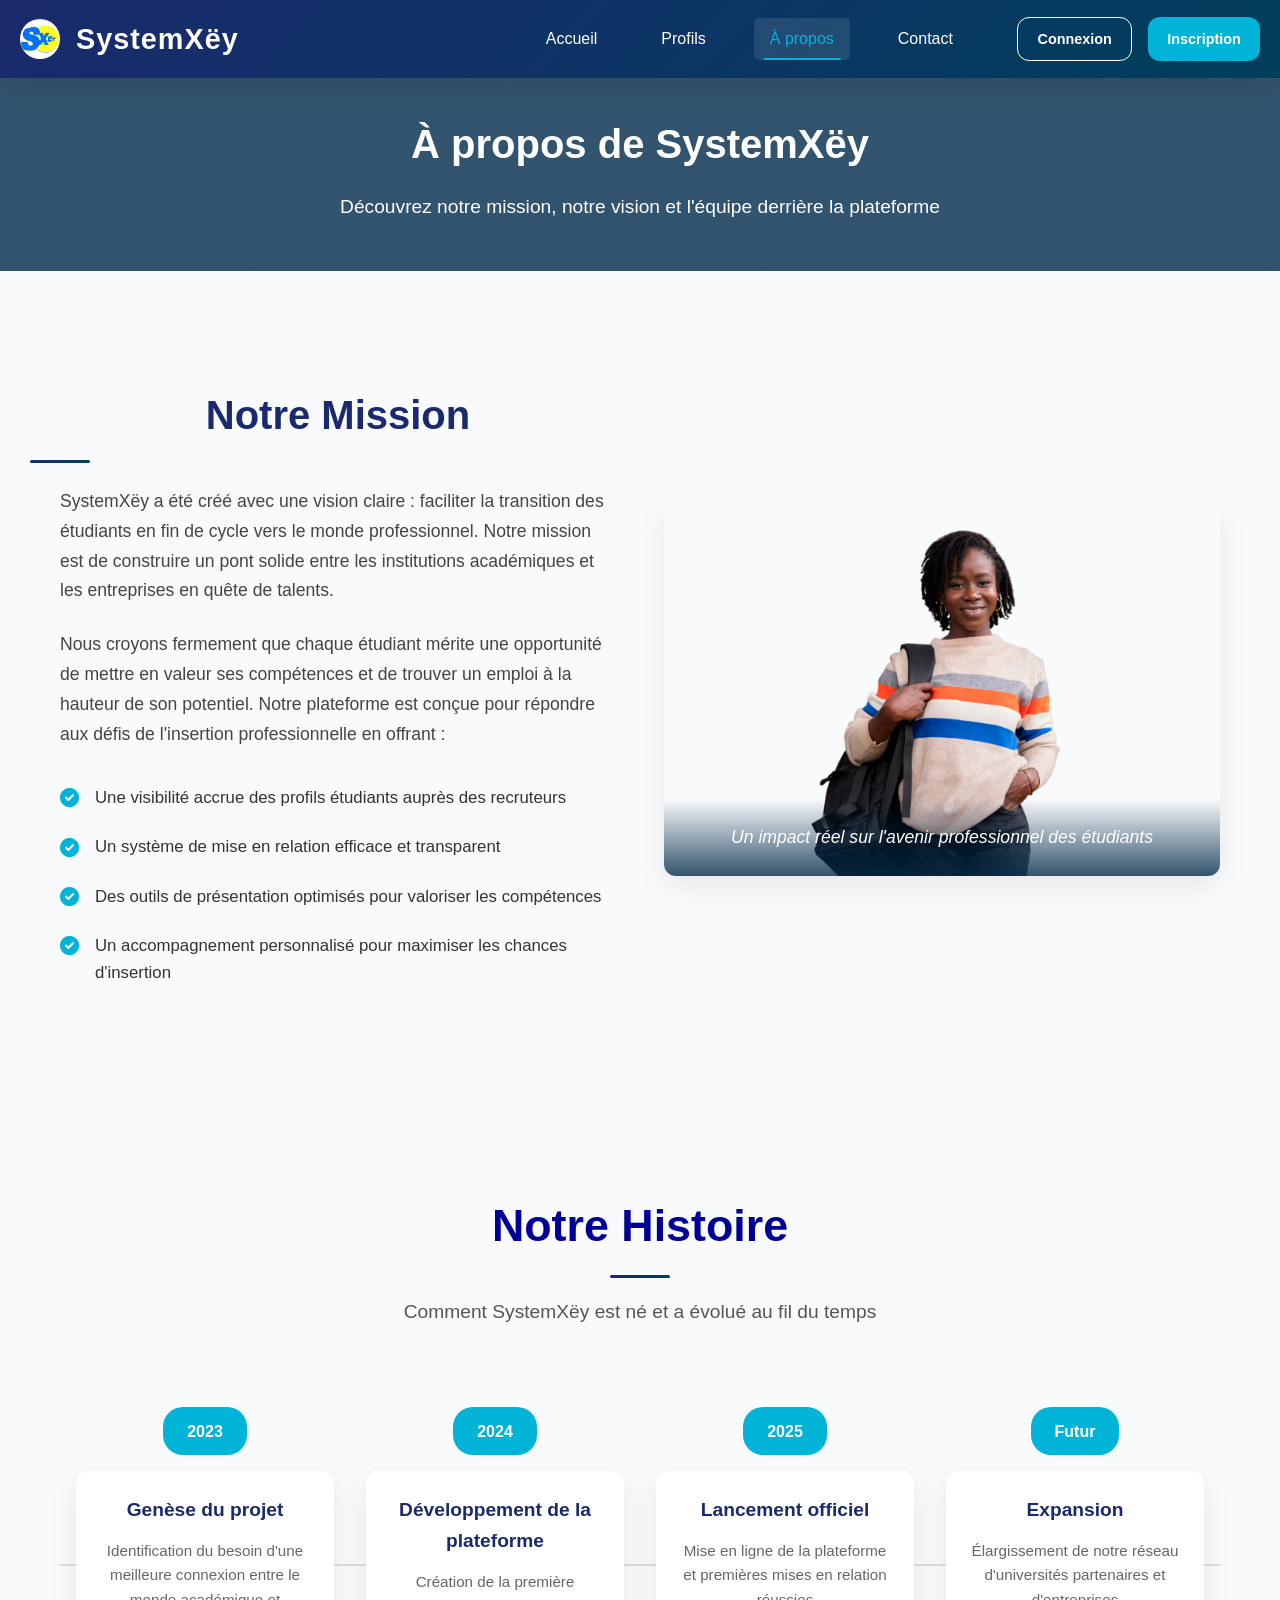
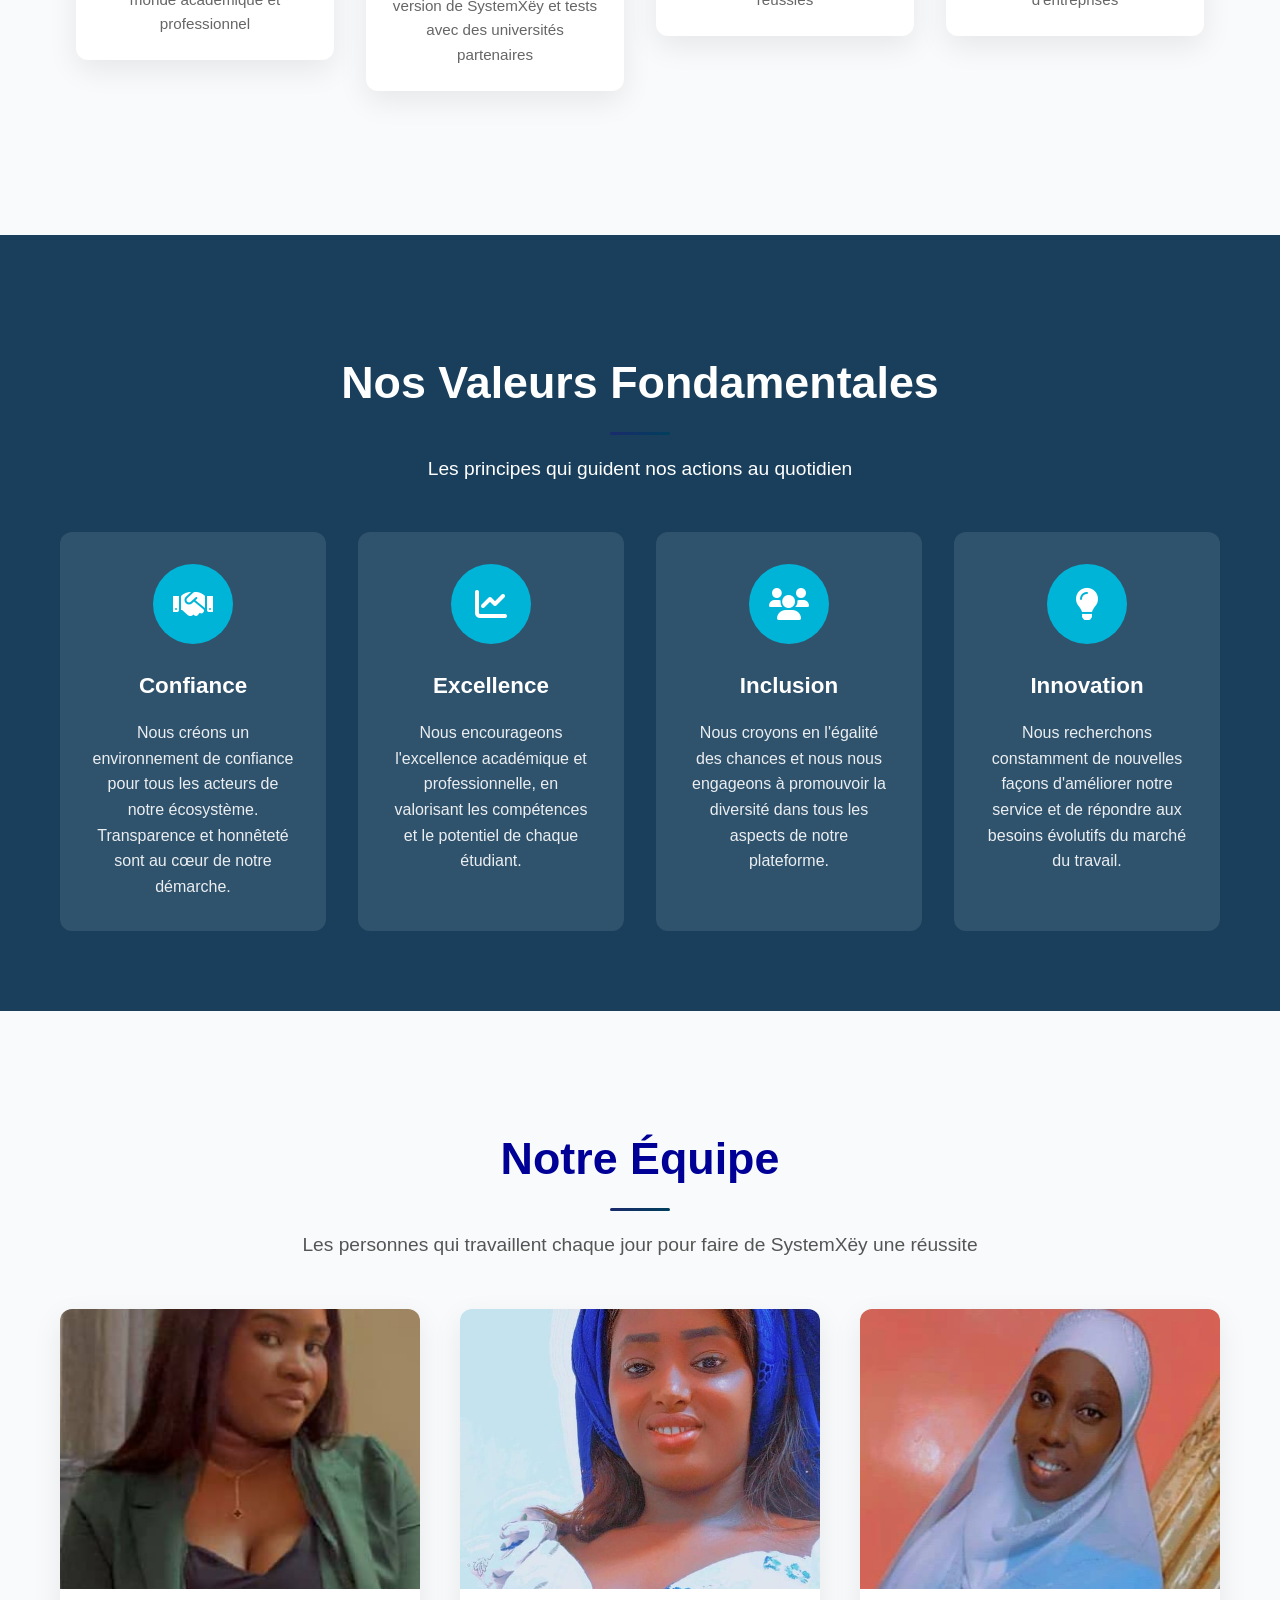
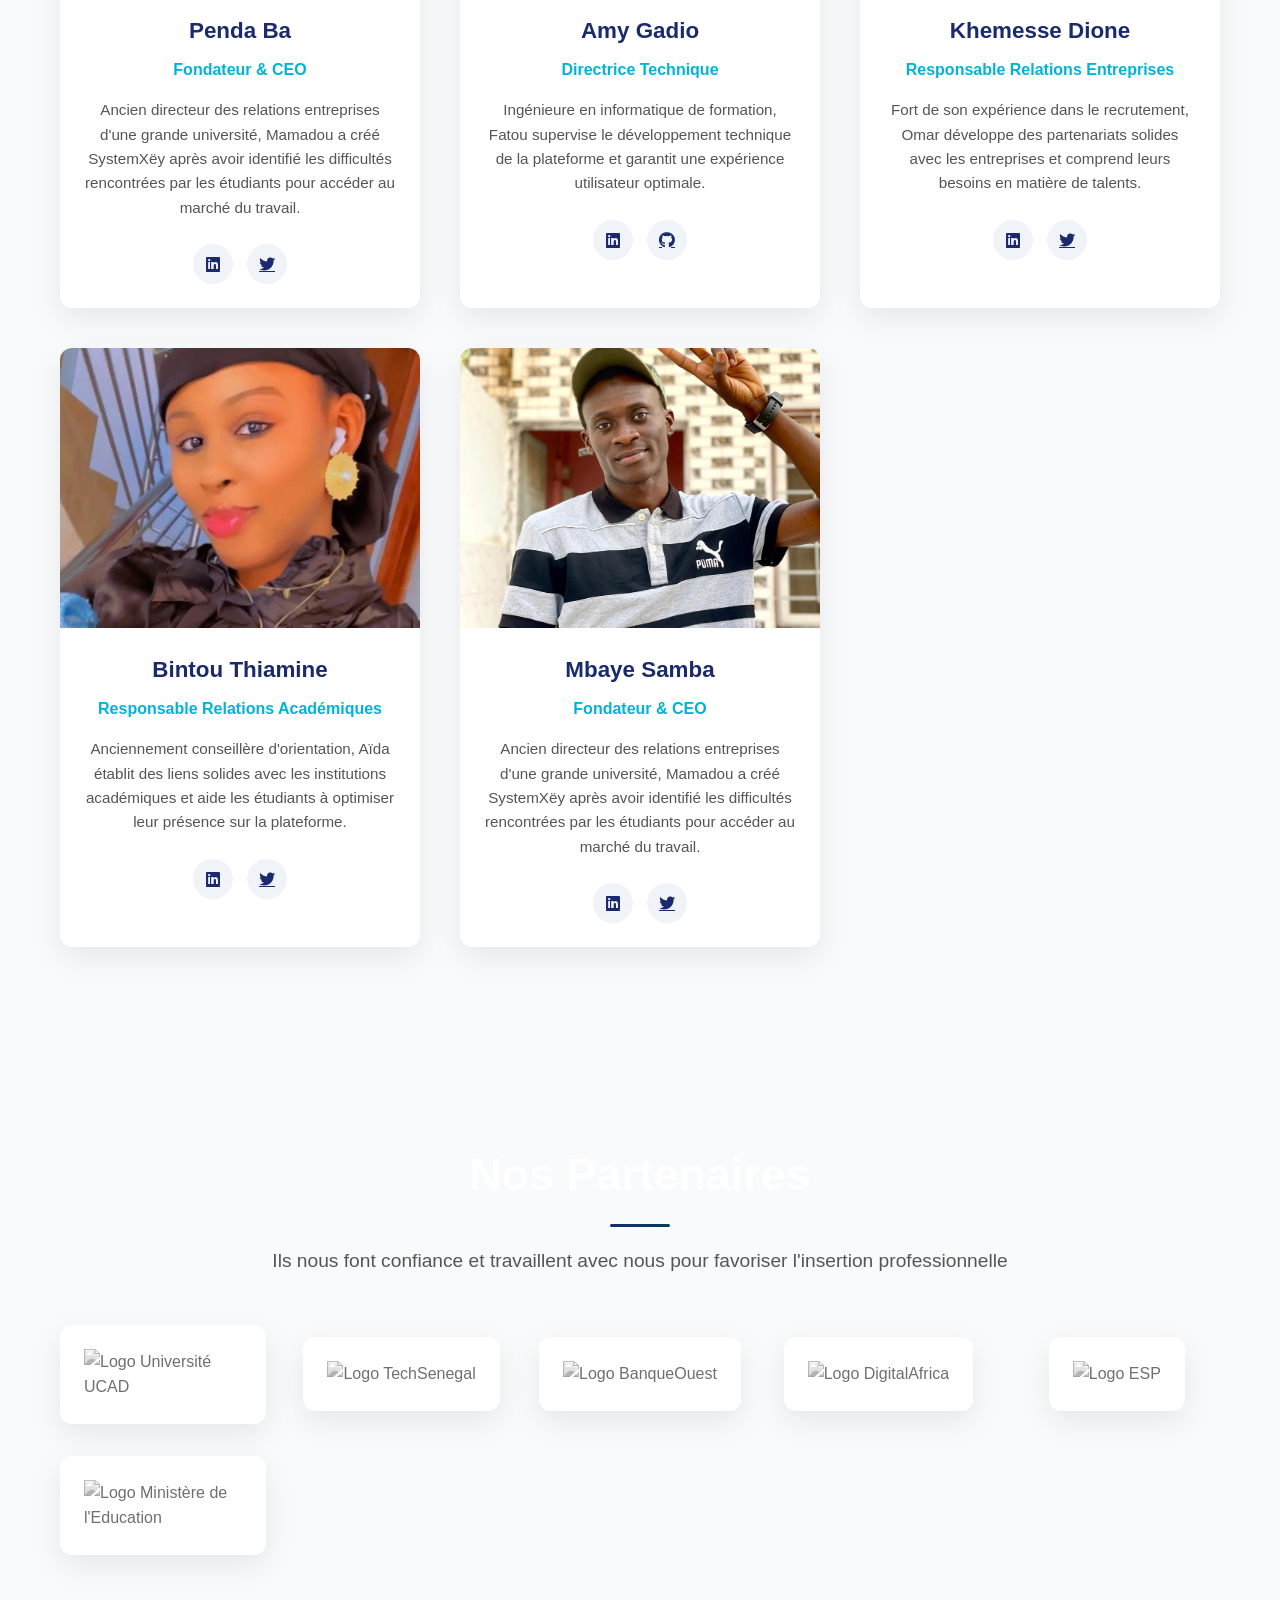
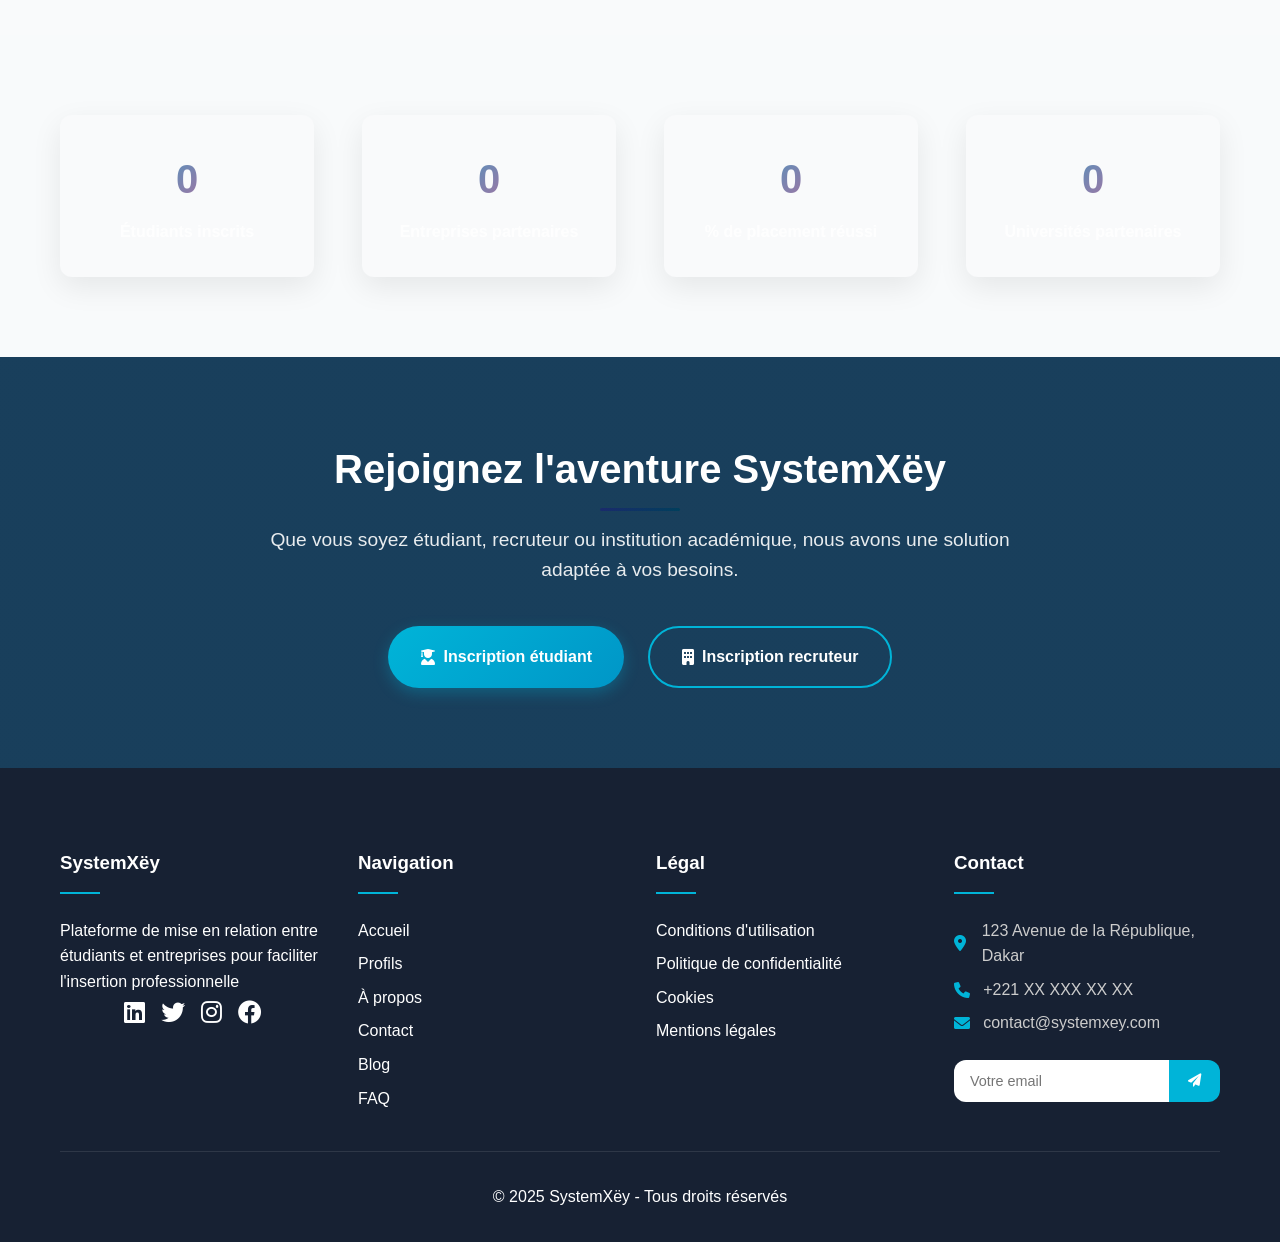
==== commit 469c5795: "ajout d;image" ====
--- a/about.html
+++ b/about.html
@@ -191,7 +191,7 @@
         </div>
         <div class="team-member">
           <div class="member-photo">
-            <img src="images/Penda ba.jpg" alt="Photo de Mamadou Diallo">
+            <img src="images/MbayeSamba.jpg" alt="Photo de Mamadou Diallo">
           </div>
           <h3>Mbaye Samba</h3>
           <p class="member-role">Fondateur & CEO</p>
